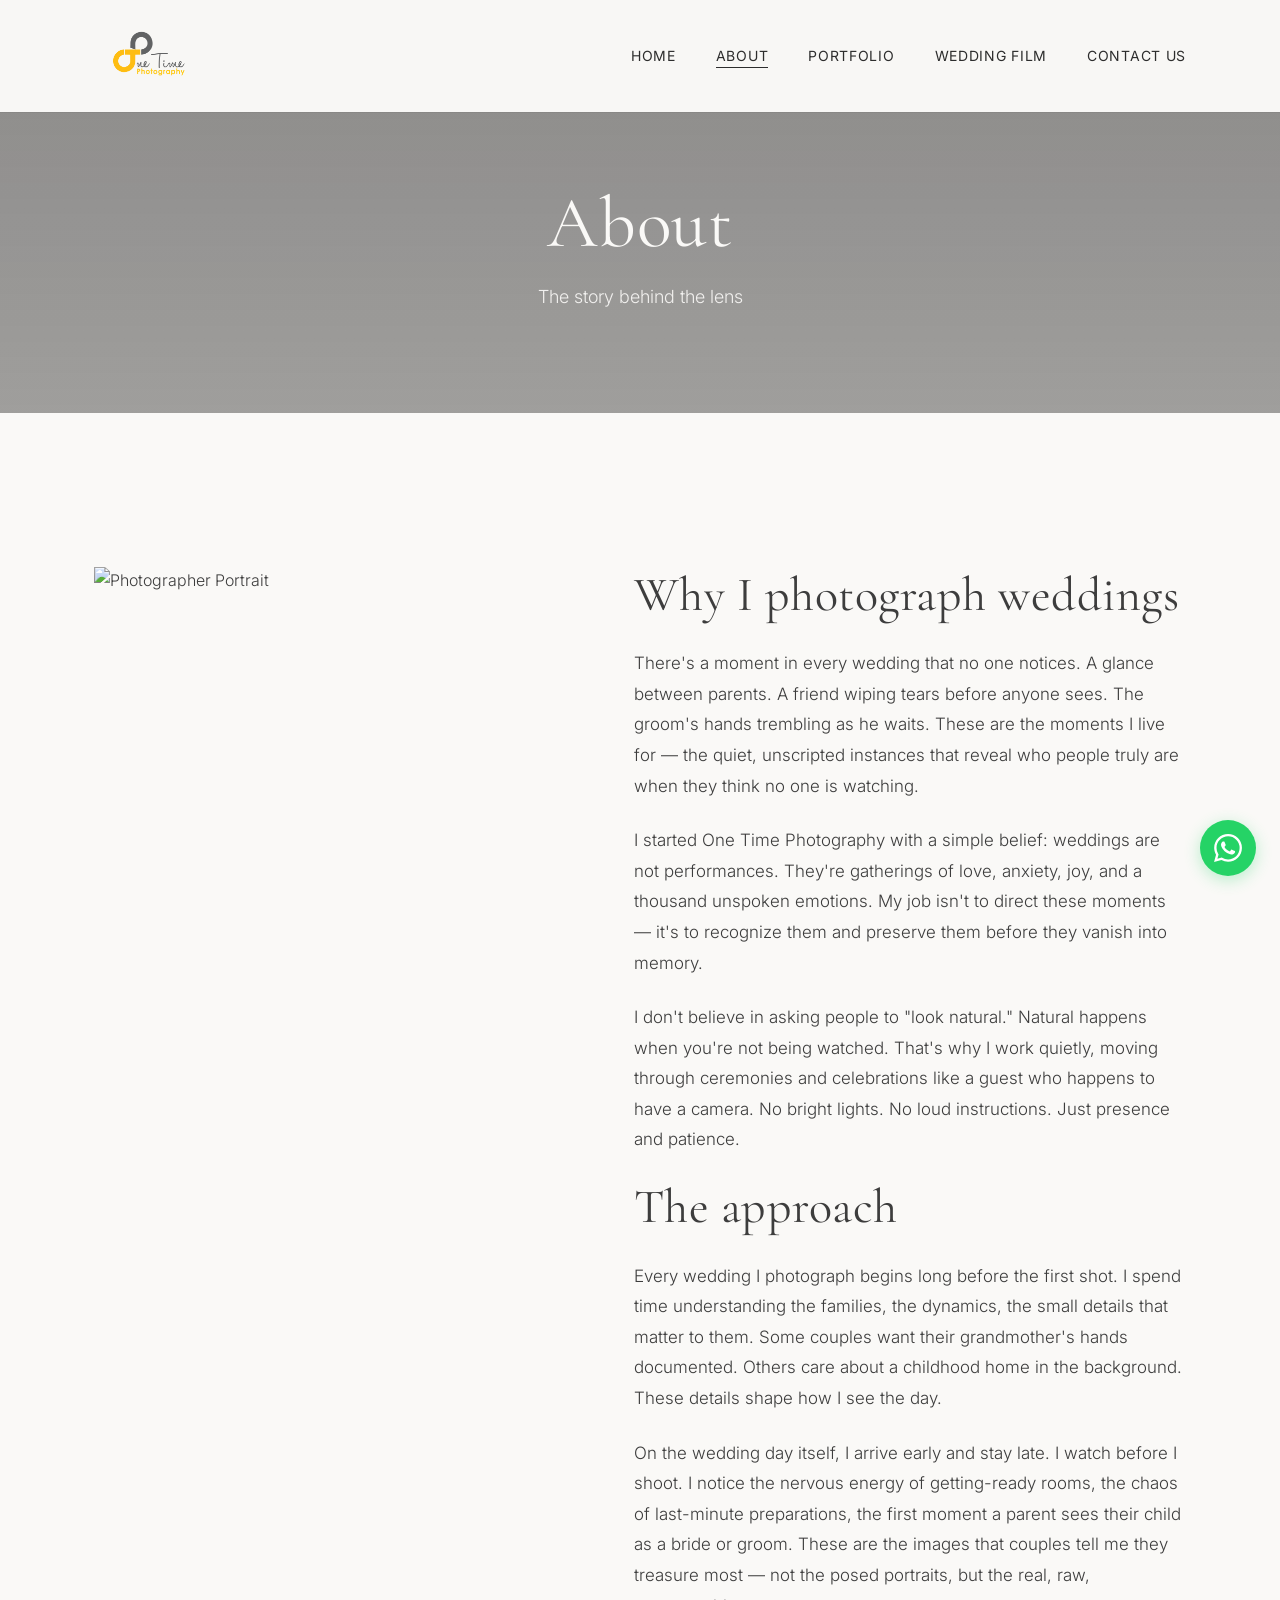
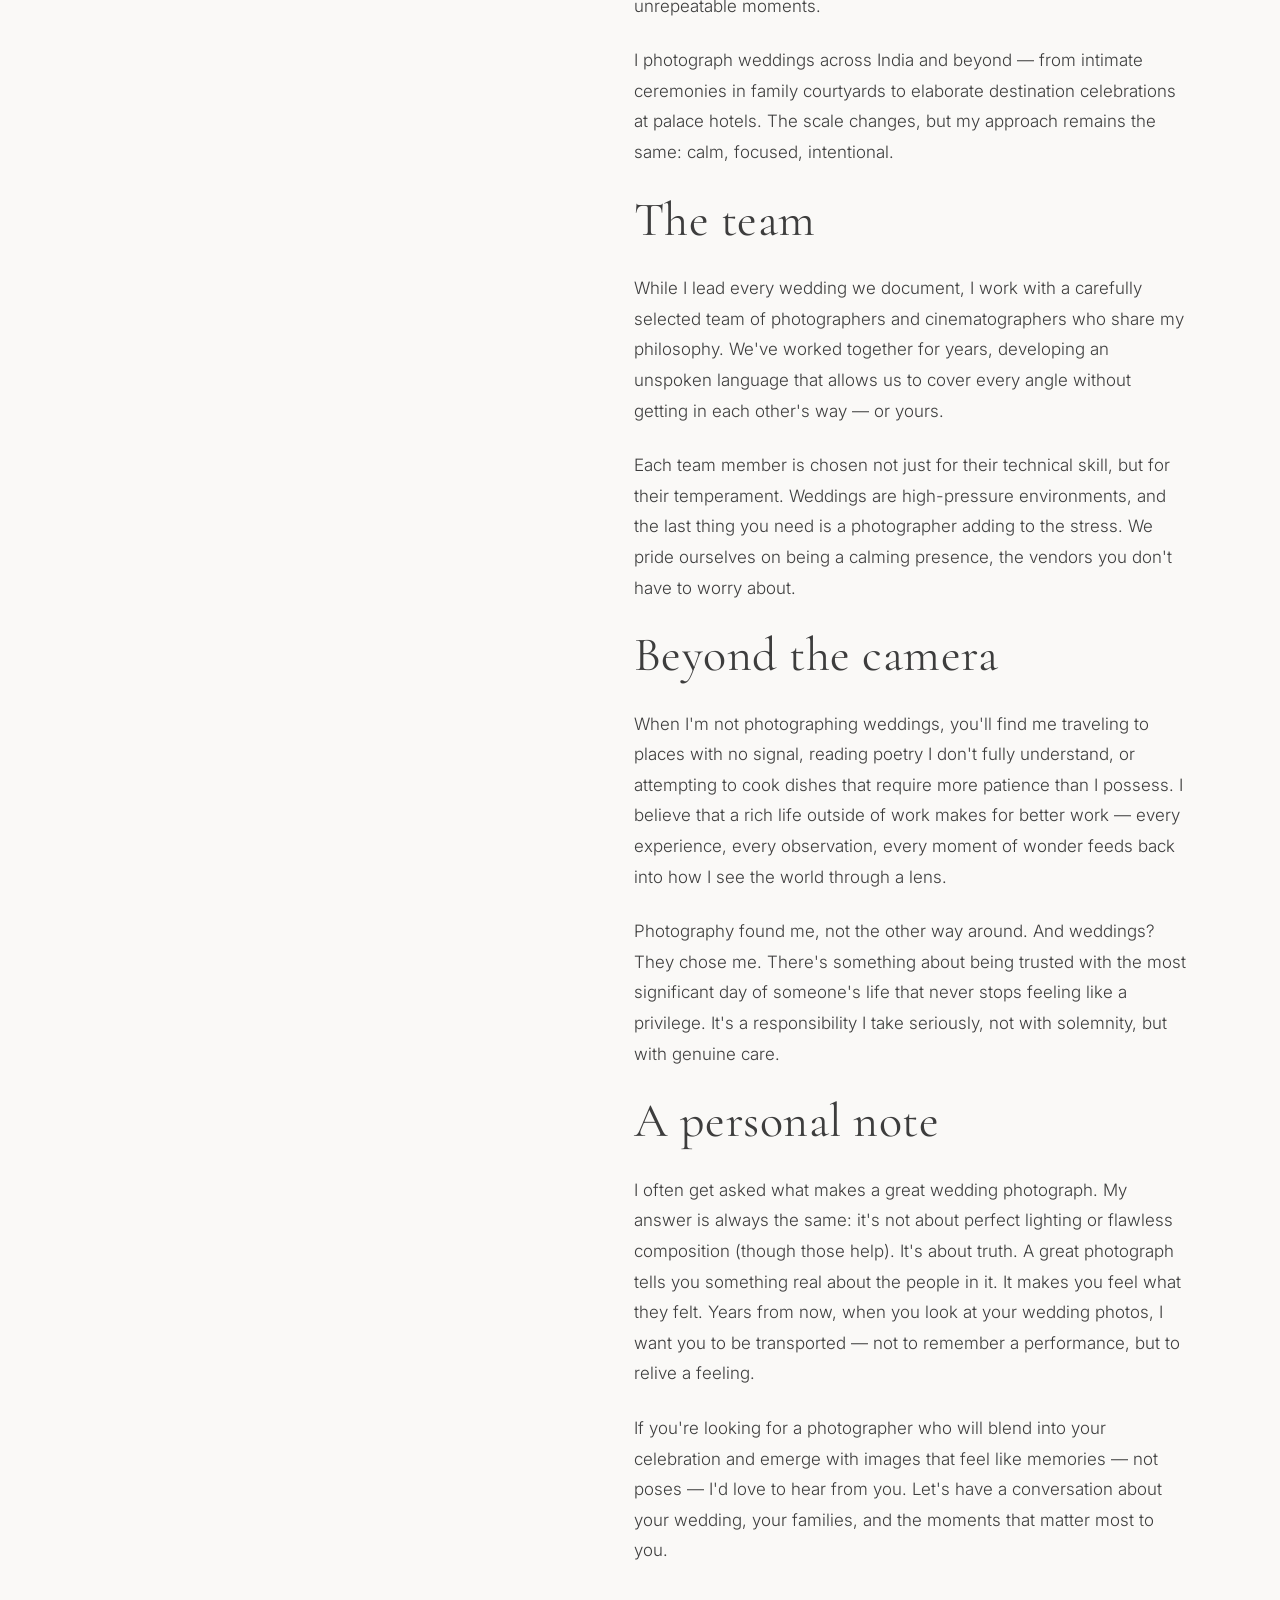
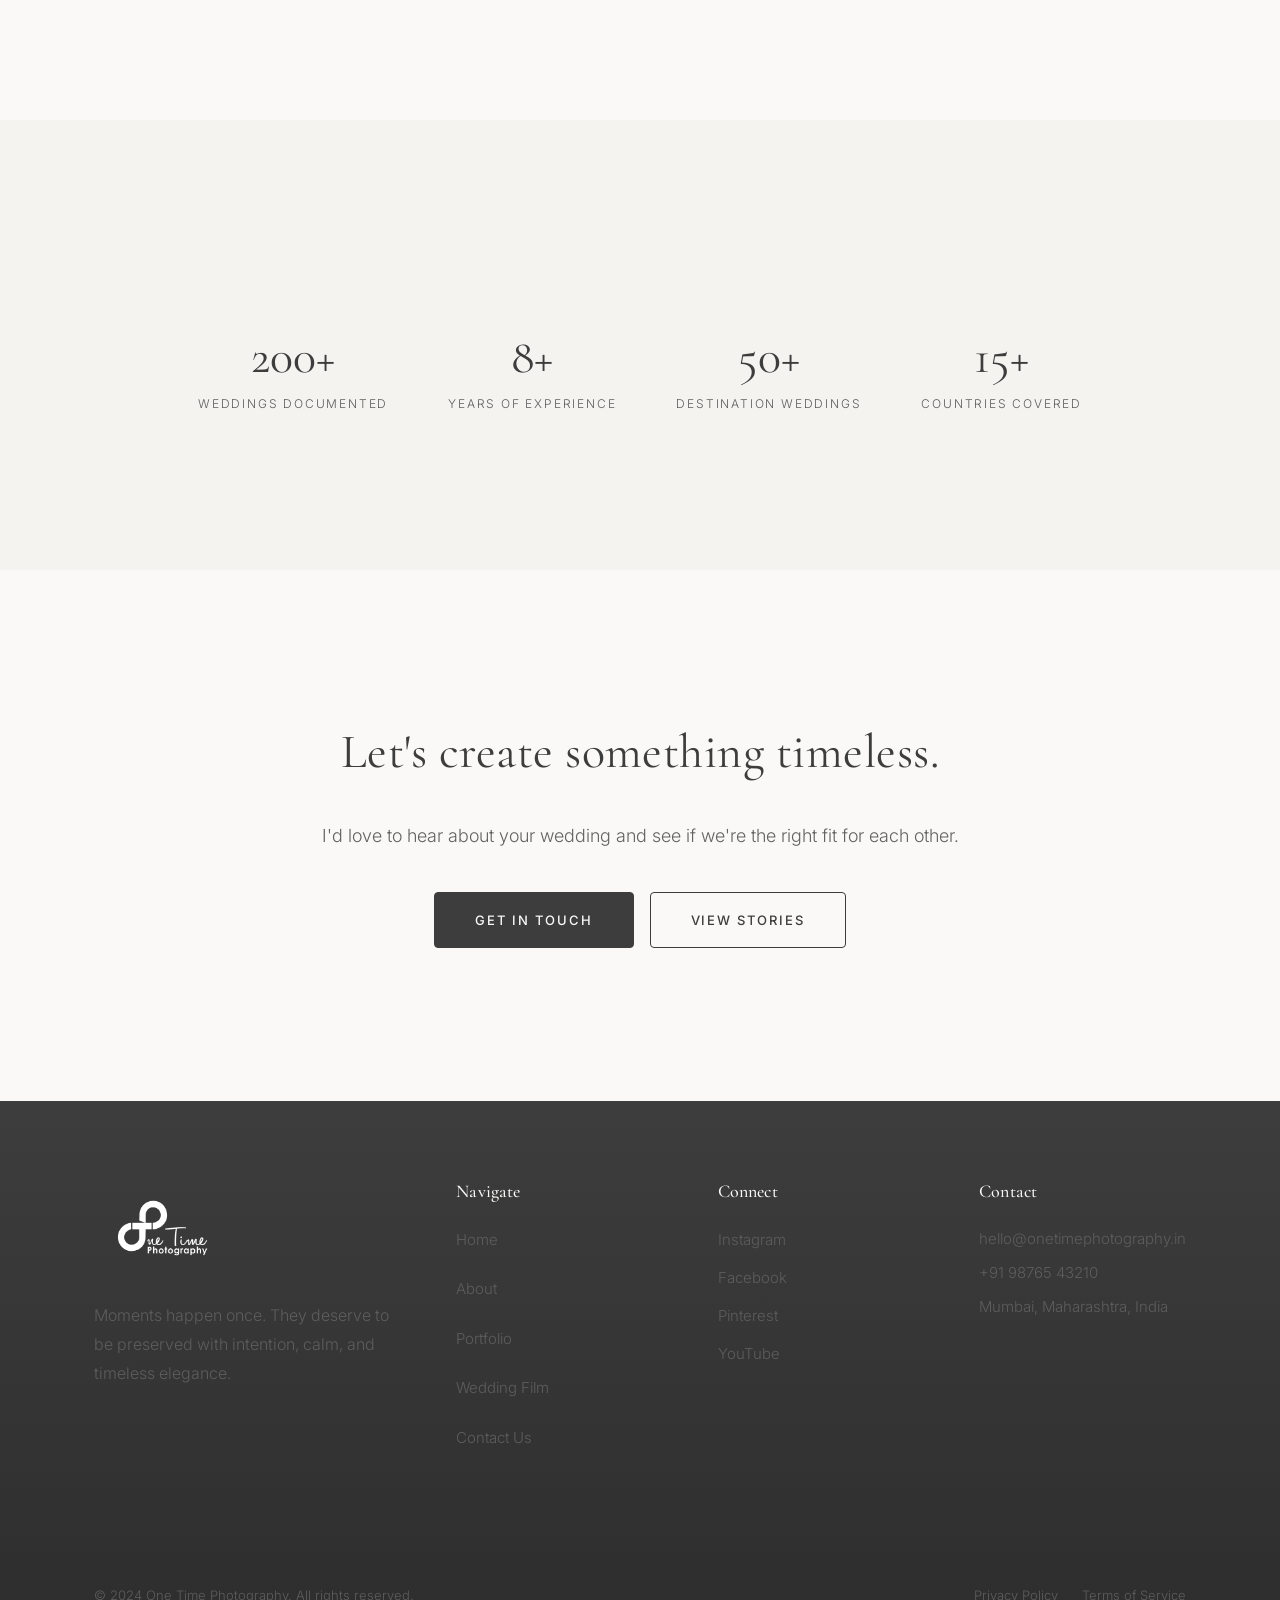
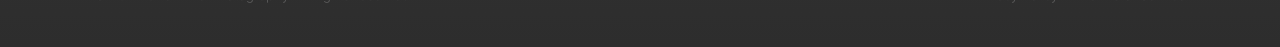
==== about.html @ 6bddd7c0 "Initial commit: One Time Photography website frontend - Wedding photography portfolio website with d" ====
<!DOCTYPE html>
<html lang="en">
<head>
    <meta charset="UTF-8">
    <meta name="viewport" content="width=device-width, initial-scale=1.0">
    <title>About | One Time Photography</title>
    <meta name="description" content="Learn about One Time Photography - our story, philosophy, and approach to documenting weddings with intention and calm.">

    <!-- Open Graph -->
    <meta property="og:title" content="About | One Time Photography">
    <meta property="og:description" content="Learn about our story, philosophy, and approach to documenting weddings.">

    <!-- Fonts -->
    <link rel="preconnect" href="https://fonts.googleapis.com">
    <link rel="preconnect" href="https://fonts.gstatic.com" crossorigin>
    <link href="https://fonts.googleapis.com/css2?family=Cormorant+Garamond:wght@400;500;600&family=Inter:wght@300;400;500&display=swap" rel="stylesheet">

    <!-- Styles -->
    <link rel="stylesheet" href="styles.css">
</head>
<body>
    <!-- Header -->
    <header class="header scrolled" id="header">
        <div class="header-container">
            <a href="index.html" class="logo">
                <img src="images/logo.png" alt="One Time Photography" class="logo-img">
            </a>

            <nav class="nav" id="nav">
                <ul class="nav-list">
                    <li><a href="index.html" class="nav-link">Home</a></li>
                    <li><a href="about.html" class="nav-link active">About</a></li>
                    <li><a href="portfolio.html" class="nav-link">Portfolio</a></li>
                    <li><a href="wedding-films.html" class="nav-link">Wedding Film</a></li>
                    <li><a href="contact.html" class="nav-link">Contact Us</a></li>
                </ul>
            </nav>

            <button class="menu-toggle" id="menuToggle" aria-label="Toggle menu">
                <span></span>
                <span></span>
                <span></span>
            </button>
        </div>
    </header>

    <!-- Page Header -->
    <section class="page-header has-bg" id="pageHeader" data-page="about" style="background-image: url('https://images.unsplash.com/photo-1537633552985-df8429e8048b?w=1920&q=80');">
        <div class="container">
            <h1 id="pageTitle">About</h1>
            <p id="pageSubtitle">The story behind the lens</p>
        </div>
    </section>

    <!-- About Content -->
    <section class="about-content">
        <div class="container">
            <div class="about-grid">
                <div class="about-image">
                    <img src="https://images.unsplash.com/photo-1507003211169-0a1dd7228f2d?w=800&q=80" alt="Photographer Portrait" loading="lazy">
                </div>
                <div class="about-text">
                    <h2>Why I photograph weddings</h2>

                    <p>There's a moment in every wedding that no one notices. A glance between parents. A friend wiping tears before anyone sees. The groom's hands trembling as he waits. These are the moments I live for — the quiet, unscripted instances that reveal who people truly are when they think no one is watching.</p>

                    <p>I started One Time Photography with a simple belief: weddings are not performances. They're gatherings of love, anxiety, joy, and a thousand unspoken emotions. My job isn't to direct these moments — it's to recognize them and preserve them before they vanish into memory.</p>

                    <p>I don't believe in asking people to "look natural." Natural happens when you're not being watched. That's why I work quietly, moving through ceremonies and celebrations like a guest who happens to have a camera. No bright lights. No loud instructions. Just presence and patience.</p>

                    <h2>The approach</h2>

                    <p>Every wedding I photograph begins long before the first shot. I spend time understanding the families, the dynamics, the small details that matter to them. Some couples want their grandmother's hands documented. Others care about a childhood home in the background. These details shape how I see the day.</p>

                    <p>On the wedding day itself, I arrive early and stay late. I watch before I shoot. I notice the nervous energy of getting-ready rooms, the chaos of last-minute preparations, the first moment a parent sees their child as a bride or groom. These are the images that couples tell me they treasure most — not the posed portraits, but the real, raw, unrepeatable moments.</p>

                    <p>I photograph weddings across India and beyond — from intimate ceremonies in family courtyards to elaborate destination celebrations at palace hotels. The scale changes, but my approach remains the same: calm, focused, intentional.</p>

                    <h2>The team</h2>

                    <p>While I lead every wedding we document, I work with a carefully selected team of photographers and cinematographers who share my philosophy. We've worked together for years, developing an unspoken language that allows us to cover every angle without getting in each other's way — or yours.</p>

                    <p>Each team member is chosen not just for their technical skill, but for their temperament. Weddings are high-pressure environments, and the last thing you need is a photographer adding to the stress. We pride ourselves on being a calming presence, the vendors you don't have to worry about.</p>

                    <h2>Beyond the camera</h2>

                    <p>When I'm not photographing weddings, you'll find me traveling to places with no signal, reading poetry I don't fully understand, or attempting to cook dishes that require more patience than I possess. I believe that a rich life outside of work makes for better work — every experience, every observation, every moment of wonder feeds back into how I see the world through a lens.</p>

                    <p>Photography found me, not the other way around. And weddings? They chose me. There's something about being trusted with the most significant day of someone's life that never stops feeling like a privilege. It's a responsibility I take seriously, not with solemnity, but with genuine care.</p>

                    <h2>A personal note</h2>

                    <p>I often get asked what makes a great wedding photograph. My answer is always the same: it's not about perfect lighting or flawless composition (though those help). It's about truth. A great photograph tells you something real about the people in it. It makes you feel what they felt. Years from now, when you look at your wedding photos, I want you to be transported — not to remember a performance, but to relive a feeling.</p>

                    <p>If you're looking for a photographer who will blend into your celebration and emerge with images that feel like memories — not poses — I'd love to hear from you. Let's have a conversation about your wedding, your families, and the moments that matter most to you.</p>
                </div>
            </div>
        </div>
    </section>

    <!-- Stats Section -->
    <section class="brand-statement" style="background-color: var(--soft-beige);">
        <div class="container">
            <div class="statement-details">
                <div class="statement-stat">
                    <span class="stat-number">200+</span>
                    <span class="stat-label">Weddings Documented</span>
                </div>
                <div class="statement-stat">
                    <span class="stat-number">8+</span>
                    <span class="stat-label">Years of Experience</span>
                </div>
                <div class="statement-stat">
                    <span class="stat-number">50+</span>
                    <span class="stat-label">Destination Weddings</span>
                </div>
                <div class="statement-stat">
                    <span class="stat-number">15+</span>
                    <span class="stat-label">Countries Covered</span>
                </div>
            </div>
        </div>
    </section>

    <!-- Final CTA -->
    <section class="final-cta">
        <div class="container">
            <h2>Let's create something timeless.</h2>
            <p class="cta-text">I'd love to hear about your wedding and see if we're the right fit for each other.</p>
            <div class="cta-buttons">
                <a href="contact.html" class="btn btn-primary">Get in Touch</a>
                <a href="stories.html" class="btn btn-secondary">View Stories</a>
            </div>
        </div>
    </section>

    <!-- Footer -->
    <footer class="footer-redesigned">
        <div class="container">
            <div class="footer-content">
                <div class="footer-brand">
                    <img src="images/logo.png" alt="One Time Photography" class="footer-logo">
                    <p class="footer-tagline">Moments happen once. They deserve to be preserved with intention, calm, and timeless elegance.</p>
                </div>
                <div class="footer-col">
                    <h4>Navigate</h4>
                    <nav class="footer-nav">
                        <a href="index.html">Home</a>
                        <a href="about.html">About</a>
                        <a href="portfolio.html">Portfolio</a>
                        <a href="wedding-films.html">Wedding Film</a>
                        <a href="contact.html">Contact Us</a>
                    </nav>
                </div>
                <div class="footer-col">
                    <h4>Connect</h4>
                    <nav class="footer-social">
                        <a href="https://instagram.com/onetimephotography" target="_blank" rel="noopener">Instagram</a>
                        <a href="https://facebook.com/onetimephotography" target="_blank" rel="noopener">Facebook</a>
                        <a href="https://pinterest.com/onetimephotography" target="_blank" rel="noopener">Pinterest</a>
                        <a href="https://youtube.com/@onetimephotography" target="_blank" rel="noopener">YouTube</a>
                    </nav>
                </div>
                <div class="footer-col">
                    <h4>Contact</h4>
                    <div class="footer-contact">
                        <p>hello@onetimephotography.in</p>
                        <p>+91 98765 43210</p>
                        <p>Mumbai, Maharashtra, India</p>
                    </div>
                </div>
            </div>
            <div class="footer-bottom">
                <p>&copy; 2024 One Time Photography. All rights reserved.</p>
                <div class="footer-legal">
                    <a href="#">Privacy Policy</a>
                    <a href="#">Terms of Service</a>
                </div>
            </div>
        </div>
    </footer>

    <!-- WhatsApp Floating Button -->
    <a href="https://wa.me/919876543210" class="whatsapp-float" target="_blank" rel="noopener" aria-label="Chat on WhatsApp">
        <svg viewBox="0 0 24 24" fill="currentColor">
            <path d="M17.472 14.382c-.297-.149-1.758-.867-2.03-.967-.273-.099-.471-.148-.67.15-.197.297-.767.966-.94 1.164-.173.199-.347.223-.644.075-.297-.15-1.255-.463-2.39-1.475-.883-.788-1.48-1.761-1.653-2.059-.173-.297-.018-.458.13-.606.134-.133.298-.347.446-.52.149-.174.198-.298.298-.497.099-.198.05-.371-.025-.52-.075-.149-.669-1.612-.916-2.207-.242-.579-.487-.5-.669-.51-.173-.008-.371-.01-.57-.01-.198 0-.52.074-.792.372-.272.297-1.04 1.016-1.04 2.479 0 1.462 1.065 2.875 1.213 3.074.149.198 2.096 3.2 5.077 4.487.709.306 1.262.489 1.694.625.712.227 1.36.195 1.871.118.571-.085 1.758-.719 2.006-1.413.248-.694.248-1.289.173-1.413-.074-.124-.272-.198-.57-.347m-5.421 7.403h-.004a9.87 9.87 0 01-5.031-1.378l-.361-.214-3.741.982.998-3.648-.235-.374a9.86 9.86 0 01-1.51-5.26c.001-5.45 4.436-9.884 9.888-9.884 2.64 0 5.122 1.03 6.988 2.898a9.825 9.825 0 012.893 6.994c-.003 5.45-4.437 9.884-9.885 9.884m8.413-18.297A11.815 11.815 0 0012.05 0C5.495 0 .16 5.335.157 11.892c0 2.096.547 4.142 1.588 5.945L.057 24l6.305-1.654a11.882 11.882 0 005.683 1.448h.005c6.554 0 11.89-5.335 11.893-11.893a11.821 11.821 0 00-3.48-8.413z"/>
        </svg>
    </a>

    <!-- Core Scripts -->
    <script src="script.js"></script>

    <!-- API & Dynamic Content -->
    <script src="js/api.js"></script>
    <script src="js/content-loader.js"></script>
</body>
</html>
---- styles.css ----
/* ============================================
   One Time Photography - Visual Identity System
   ============================================ */

/* CSS Custom Properties */
:root {
    /* Color Palette - One Time Photography Brand */
    --ivory: #FAF9F7;
    --soft-beige: #F5F3F0;
    --warm-grey: #5D5D5D;
    --charcoal: #3D3D3D;
    --muted-gold: #F5B831;
    --brand-yellow: #F5B831;
    --brand-gray: #5D5D5D;

    /* Typography */
    --font-heading: 'Cormorant Garamond', Georgia, serif;
    --font-body: 'Inter', -apple-system, BlinkMacSystemFont, sans-serif;

    /* Spacing */
    --section-padding: clamp(80px, 12vw, 160px);
    --container-max: 1140px;
    --content-max: 800px;

    /* Transitions */
    --transition-slow: 0.6s cubic-bezier(0.4, 0, 0.2, 1);
    --transition-medium: 0.4s cubic-bezier(0.4, 0, 0.2, 1);
    --transition-fast: 0.2s ease;
}

/* ============================================
   Reset & Base Styles
   ============================================ */
*, *::before, *::after {
    box-sizing: border-box;
    margin: 0;
    padding: 0;
}

html {
    scroll-behavior: smooth;
    -webkit-font-smoothing: antialiased;
    -moz-osx-font-smoothing: grayscale;
}

body {
    font-family: var(--font-body);
    font-weight: 300;
    font-size: 16px;
    line-height: 1.7;
    color: var(--charcoal);
    background-color: var(--ivory);
}

img {
    max-width: 100%;
    height: auto;
    display: block;
}

a {
    text-decoration: none;
    color: inherit;
    transition: color var(--transition-fast);
}

ul {
    list-style: none;
}

button {
    background: none;
    border: none;
    cursor: pointer;
    font-family: inherit;
}

/* ============================================
   Typography
   ============================================ */
h1, h2, h3, h4, h5, h6 {
    font-family: var(--font-heading);
    font-weight: 400;
    line-height: 1.2;
    letter-spacing: 0.01em;
}

h1 {
    font-size: clamp(2.5rem, 6vw, 4.5rem);
}

h2 {
    font-size: clamp(2rem, 4vw, 3rem);
}

h3 {
    font-size: clamp(1.25rem, 2vw, 1.5rem);
}

p {
    max-width: 65ch;
}

/* ============================================
   Layout
   ============================================ */
.container {
    width: 100%;
    max-width: var(--container-max);
    margin: 0 auto;
    padding: 0 24px;
}

.section-title {
    text-align: center;
    margin-bottom: clamp(48px, 6vw, 80px);
    color: var(--charcoal);
}

/* ============================================
   Header & Navigation
   ============================================ */
.header {
    position: fixed;
    top: 0;
    left: 0;
    right: 0;
    z-index: 1000;
    padding: 20px 0;
    transition: background-color var(--transition-medium), padding var(--transition-medium);
}

.header.scrolled {
    background-color: rgba(250, 249, 247, 0.98);
    padding: 16px 0;
    box-shadow: 0 1px 0 rgba(31, 31, 31, 0.05);
}

.header-container {
    max-width: var(--container-max);
    margin: 0 auto;
    padding: 0 24px;
    display: flex;
    justify-content: space-between;
    align-items: center;
}

.logo {
    display: flex;
    flex-direction: column;
    align-items: flex-start;
    line-height: 1;
}

.logo-img {
    height: 80px;
    width: auto;
    transition: filter var(--transition-medium);
}

.header:not(.scrolled) .logo-img {
    filter: brightness(0) invert(1);
}

.logo-text {
    font-family: var(--font-heading);
    font-size: 1.5rem;
    font-weight: 500;
    color: var(--charcoal);
    letter-spacing: 0.02em;
}

.logo-sub {
    font-family: var(--font-body);
    font-size: 0.65rem;
    font-weight: 400;
    letter-spacing: 0.2em;
    text-transform: uppercase;
    color: var(--warm-grey);
    margin-top: 2px;
}

.header:not(.scrolled) .logo-text,
.header:not(.scrolled) .logo-sub {
    color: var(--ivory);
}

.nav-list {
    display: flex;
    gap: 40px;
}

.nav-link {
    font-size: 0.875rem;
    font-weight: 400;
    letter-spacing: 0.05em;
    text-transform: uppercase;
    color: var(--ivory);
    position: relative;
}

.header.scrolled .nav-link {
    color: #2D2D2D;
}

.header.scrolled .nav-link:hover {
    color: var(--muted-gold);
}

.nav-link::after {
    content: '';
    position: absolute;
    bottom: -4px;
    left: 0;
    width: 0;
    height: 1px;
    background-color: currentColor;
    transition: width var(--transition-medium);
}

.nav-link:hover::after,
.nav-link.active::after {
    width: 100%;
}

/* Mobile Menu Toggle */
.menu-toggle {
    display: none;
    flex-direction: column;
    gap: 5px;
    padding: 10px;
    z-index: 1001;
}

.menu-toggle span {
    width: 24px;
    height: 1.5px;
    background-color: var(--ivory);
    transition: transform var(--transition-fast), opacity var(--transition-fast);
}

.header.scrolled .menu-toggle span {
    background-color: var(--charcoal);
}

.menu-toggle.active span:nth-child(1) {
    transform: rotate(45deg) translate(5px, 5px);
}

.menu-toggle.active span:nth-child(2) {
    opacity: 0;
}

.menu-toggle.active span:nth-child(3) {
    transform: rotate(-45deg) translate(5px, -5px);
}

/* ============================================
   Hero Section
   ============================================ */
.hero {
    position: relative;
    height: 100vh;
    min-height: 600px;
    display: flex;
    align-items: center;
    justify-content: center;
    overflow: hidden;
}

.hero-slider {
    position: absolute;
    inset: 0;
}

.hero-slide {
    position: absolute;
    inset: 0;
    background-size: cover;
    background-position: center;
    opacity: 0;
    transition: opacity 1.5s ease-in-out;
}

.hero-slide.active {
    opacity: 1;
}

.hero-overlay {
    position: absolute;
    inset: 0;
    background: linear-gradient(to bottom,
        rgba(31, 31, 31, 0.3) 0%,
        rgba(31, 31, 31, 0.2) 50%,
        rgba(31, 31, 31, 0.4) 100%
    );
}

.hero-content {
    position: relative;
    z-index: 1;
    text-align: center;
    color: var(--ivory);
    padding: 0 24px;
}

.hero-title {
    margin-bottom: 20px;
    text-shadow: 0 2px 40px rgba(0, 0, 0, 0.2);
}

.hero-subtitle {
    font-size: 0.875rem;
    font-weight: 400;
    letter-spacing: 0.25em;
    text-transform: uppercase;
    opacity: 0.9;
}

/* ============================================
   Brand Statement
   ============================================ */
.brand-statement {
    padding: var(--section-padding) 24px;
    text-align: center;
}

.statement-text {
    font-family: var(--font-heading);
    font-size: clamp(1.25rem, 2.5vw, 1.75rem);
    font-weight: 400;
    line-height: 1.8;
    color: var(--charcoal);
    max-width: var(--content-max);
    margin: 0 auto;
}

/* ============================================
   Selected Stories
   ============================================ */
.selected-stories {
    padding: var(--section-padding) 24px;
    background-color: var(--ivory);
}

.stories-grid {
    display: grid;
    grid-template-columns: repeat(3, 1fr);
    gap: 24px;
}

.story-card {
    display: block;
    position: relative;
    overflow: hidden;
}

.story-image {
    aspect-ratio: 4/5;
    overflow: hidden;
}

.story-image img {
    width: 100%;
    height: 100%;
    object-fit: cover;
    transition: transform var(--transition-slow), opacity var(--transition-medium);
}

.story-card:hover .story-image img {
    transform: scale(1.03);
    opacity: 0.9;
}

.story-info {
    padding: 20px 0;
    text-align: center;
}

.story-info h3 {
    font-family: var(--font-heading);
    font-size: 1.25rem;
    font-weight: 500;
    margin-bottom: 4px;
}

.story-info span {
    font-size: 0.75rem;
    letter-spacing: 0.15em;
    text-transform: uppercase;
    color: var(--warm-grey);
}

/* ============================================
   What We Capture
   ============================================ */
.what-we-capture {
    padding: var(--section-padding) 24px;
    background-color: var(--soft-beige);
}

.capture-grid {
    display: grid;
    grid-template-columns: repeat(3, 1fr);
    gap: 40px;
}

.capture-card {
    text-align: center;
}

.capture-image {
    aspect-ratio: 1/1;
    overflow: hidden;
    margin-bottom: 24px;
}

.capture-image img {
    width: 100%;
    height: 100%;
    object-fit: cover;
    transition: transform var(--transition-slow);
}

.capture-card:hover .capture-image img {
    transform: scale(1.03);
}

.capture-card h3 {
    font-family: var(--font-heading);
    font-size: 1.5rem;
    margin-bottom: 12px;
}

.capture-card p {
    font-size: 0.9375rem;
    color: var(--charcoal);
    opacity: 0.8;
    margin: 0 auto;
}

/* ============================================
   Wedding Experience
   ============================================ */
.wedding-experience {
    padding: var(--section-padding) 24px;
}

.experience-grid {
    display: grid;
    grid-template-columns: 1fr 1fr;
    gap: 80px;
    align-items: center;
}

.experience-image {
    aspect-ratio: 3/4;
    overflow: hidden;
}

.experience-image img {
    width: 100%;
    height: 100%;
    object-fit: cover;
}

.experience-content h2 {
    margin-bottom: 16px;
}

.experience-text {
    font-size: 1.125rem;
    color: var(--charcoal);
    opacity: 0.8;
    margin-bottom: 32px;
}

.services-list {
    margin-bottom: 40px;
}

.services-list li {
    font-size: 0.9375rem;
    padding: 10px 0;
    border-bottom: 1px solid var(--soft-beige);
    position: relative;
    padding-left: 16px;
}

.services-list li::before {
    content: '';
    position: absolute;
    left: 0;
    top: 50%;
    width: 4px;
    height: 4px;
    border-radius: 50%;
    background-color: var(--muted-gold);
    transform: translateY(-50%);
}

.services-list li:nth-child(2) {
    color: var(--warm-grey);
}

/* ============================================
   Buttons
   ============================================ */
.btn {
    display: inline-block;
    padding: 16px 40px;
    font-size: 0.8125rem;
    font-weight: 500;
    letter-spacing: 0.15em;
    text-transform: uppercase;
    text-decoration: none;
    border-radius: 4px;
    cursor: pointer;
    transition: all var(--transition-medium);
}

.btn-primary {
    background-color: var(--charcoal);
    color: var(--ivory);
    border: 1px solid var(--charcoal);
}

.btn-primary:hover {
    background-color: transparent;
    color: var(--charcoal);
}

.btn-secondary {
    background-color: transparent;
    color: var(--charcoal);
    border: 1px solid var(--charcoal);
}

.btn-secondary:hover {
    background-color: var(--charcoal);
    color: var(--ivory);
}

/* ============================================
   Principles
   ============================================ */
.principles {
    padding: var(--section-padding) 24px;
    background-color: var(--soft-beige);
}

.principles-grid {
    display: grid;
    grid-template-columns: repeat(3, 1fr);
    gap: 60px;
    text-align: center;
}

.principle-icon {
    width: 48px;
    height: 48px;
    margin: 0 auto 24px;
    color: var(--muted-gold);
}

.principle-icon svg {
    width: 100%;
    height: 100%;
}

.principle-card h3 {
    font-family: var(--font-heading);
    font-size: 1.5rem;
    margin-bottom: 12px;
}

.principle-card p {
    font-size: 0.9375rem;
    color: var(--charcoal);
    opacity: 0.8;
    margin: 0 auto;
}

/* ============================================
   Testimonials
   ============================================ */
.testimonials {
    padding: var(--section-padding) 24px;
}

.testimonials-grid {
    display: grid;
    grid-template-columns: repeat(3, 1fr);
    gap: 48px;
}

.testimonial {
    text-align: center;
}

.testimonial p {
    font-family: var(--font-heading);
    font-size: 1.125rem;
    font-style: italic;
    line-height: 1.8;
    color: var(--charcoal);
    margin: 0 auto;
    max-width: 100%;
}

.testimonial p::before {
    content: '"';
    display: block;
    font-size: 3rem;
    line-height: 1;
    color: var(--warm-grey);
    margin-bottom: 16px;
}

/* ============================================
   Final CTA
   ============================================ */
.final-cta {
    padding: var(--section-padding) 24px;
    text-align: center;
    background-color: var(--ivory);
}

.final-cta h2 {
    margin-bottom: 40px;
}

.cta-buttons {
    display: flex;
    gap: 16px;
    justify-content: center;
    flex-wrap: wrap;
}

/* ============================================
   Footer
   ============================================ */
.footer {
    padding: 80px 24px 40px;
    background-color: var(--charcoal);
    color: var(--ivory);
}

.footer-content {
    display: flex;
    justify-content: space-between;
    align-items: flex-start;
    margin-bottom: 60px;
    flex-wrap: wrap;
    gap: 40px;
}

.footer-brand .logo-text {
    color: var(--ivory);
}

.footer-brand .logo-sub {
    color: var(--warm-grey);
}

.footer-brand .logo-img {
    height: 100px;
    width: auto;
    filter: brightness(0) invert(1);
    margin-bottom: 16px;
}

.footer-nav {
    display: flex;
    gap: 32px;
    flex-wrap: wrap;
}

.footer-nav a {
    font-size: 0.875rem;
    color: var(--warm-grey);
    transition: color var(--transition-fast);
}

.footer-nav a:hover {
    color: var(--ivory);
}

.footer-social {
    display: flex;
    gap: 20px;
}

.footer-social a {
    width: 24px;
    height: 24px;
    color: var(--warm-grey);
    transition: color var(--transition-fast);
}

.footer-social a:hover {
    color: var(--ivory);
}

.footer-social svg {
    width: 100%;
    height: 100%;
}

.footer-bottom {
    padding-top: 40px;
    text-align: center;
}

.footer-bottom p {
    font-size: 0.8125rem;
    color: var(--warm-grey);
    margin: 0 auto;
}

/* Footer 4-column layout */
.footer-content {
    display: grid;
    grid-template-columns: 1.5fr 1fr 1fr 1fr;
    gap: 40px;
    margin-bottom: 60px;
}

.footer-brand .footer-tagline {
    font-size: 0.9375rem;
    line-height: 1.7;
    color: var(--warm-grey);
    margin-top: 16px;
    max-width: 280px;
}

.footer-nav,
.footer-contact,
.footer-social {
    display: flex;
    flex-direction: column;
}

.footer-nav h4,
.footer-contact h4,
.footer-social h4 {
    font-family: var(--font-heading);
    font-size: 1rem;
    font-weight: 500;
    margin-bottom: 20px;
    color: var(--ivory);
}

.footer-nav a {
    display: block;
    margin-bottom: 10px;
}

.footer-contact p {
    font-size: 0.9375rem;
    color: var(--warm-grey);
    margin-bottom: 8px;
    line-height: 1.5;
}

.footer-social .social-links {
    display: flex;
    gap: 16px;
}

.footer-social .social-links a {
    width: 24px;
    height: 24px;
    color: var(--warm-grey);
    transition: color var(--transition-fast);
}

.footer-social .social-links a:hover {
    color: var(--ivory);
}

@media (max-width: 1024px) {
    .footer-content {
        grid-template-columns: repeat(2, 1fr);
    }
}

@media (max-width: 768px) {
    .footer-content {
        grid-template-columns: 1fr;
        text-align: center;
    }

    .footer-brand .footer-tagline {
        max-width: 100%;
    }

    .footer-nav,
    .footer-contact {
        align-items: center;
    }

    .footer-social .social-links {
        justify-content: center;
    }
}

/* CTA Subtitle */
.final-cta .cta-subtitle {
    font-size: 1.125rem;
    color: var(--warm-grey);
    margin-bottom: 32px;
    max-width: 500px;
    margin-left: auto;
    margin-right: auto;
}

/* ============================================
   WhatsApp Float
   ============================================ */
.whatsapp-float {
    position: fixed;
    bottom: 24px;
    right: 24px;
    width: 56px;
    height: 56px;
    background-color: #25D366;
    border-radius: 50%;
    display: flex;
    align-items: center;
    justify-content: center;
    box-shadow: 0 4px 16px rgba(37, 211, 102, 0.3);
    transition: transform var(--transition-fast), box-shadow var(--transition-fast);
    z-index: 999;
}

.whatsapp-float:hover {
    transform: scale(1.05);
    box-shadow: 0 6px 24px rgba(37, 211, 102, 0.4);
}

.whatsapp-float svg {
    width: 28px;
    height: 28px;
    color: white;
}

/* ============================================
   Page Header (Inner Pages)
   ============================================ */
.page-header {
    position: relative;
    padding: 180px 24px 100px;
    text-align: center;
    background-color: var(--soft-beige);
    overflow: hidden;
}

.page-header.has-bg {
    background-size: cover;
    background-position: center;
    background-repeat: no-repeat;
}

.page-header.has-bg::before {
    content: '';
    position: absolute;
    inset: 0;
    background: linear-gradient(
        to bottom,
        rgba(31, 31, 31, 0.5) 0%,
        rgba(31, 31, 31, 0.4) 100%
    );
    z-index: 1;
}

.page-header.has-bg .container {
    position: relative;
    z-index: 2;
}

.page-header.has-bg h1,
.page-header.has-bg p {
    color: var(--ivory);
}

.page-header.has-bg p {
    opacity: 0.9;
}

.page-header h1 {
    margin-bottom: 16px;
}

.page-header p {
    font-size: 1.125rem;
    color: var(--charcoal);
    opacity: 0.8;
    margin: 0 auto;
}

/* ============================================
   About Page
   ============================================ */
.about-content {
    padding: var(--section-padding) 24px;
}

.about-grid {
    display: grid;
    grid-template-columns: 1fr 1.2fr;
    gap: 80px;
    align-items: start;
}

.about-image {
    aspect-ratio: 3/4;
    overflow: hidden;
    position: sticky;
    top: 120px;
}

.about-image img {
    width: 100%;
    height: 100%;
    object-fit: cover;
}

.about-text h2 {
    margin-bottom: 24px;
}

.about-text p {
    margin-bottom: 24px;
    font-size: 1.0625rem;
    line-height: 1.8;
}

.about-text p:last-child {
    margin-bottom: 0;
}

/* ============================================
   Stories Page
   ============================================ */
.stories-page {
    padding: var(--section-padding) 24px;
}

.stories-list {
    display: flex;
    flex-direction: column;
    gap: 120px;
}

.story-preview {
    display: grid;
    grid-template-columns: 1.5fr 1fr;
    gap: 60px;
    align-items: center;
}

.story-preview:nth-child(even) {
    grid-template-columns: 1fr 1.5fr;
}

.story-preview:nth-child(even) .story-preview-image {
    order: 2;
}

.story-preview-image {
    aspect-ratio: 4/3;
    overflow: hidden;
}

.story-preview-image img {
    width: 100%;
    height: 100%;
    object-fit: cover;
    transition: transform var(--transition-slow);
}

.story-preview:hover .story-preview-image img {
    transform: scale(1.02);
}

.story-preview-content h2 {
    margin-bottom: 8px;
}

.story-preview-content .location {
    font-size: 0.8125rem;
    letter-spacing: 0.15em;
    text-transform: uppercase;
    color: var(--warm-grey);
    margin-bottom: 20px;
}

.story-preview-content p {
    margin-bottom: 32px;
    line-height: 1.8;
}

/* ============================================
   Moments/Portfolio Page
   ============================================ */
.moments-page {
    padding: var(--section-padding) 24px;
}

.moments-grid {
    display: grid;
    grid-template-columns: repeat(3, 1fr);
    gap: 16px;
}

.moment-item {
    overflow: hidden;
}

.moment-item:nth-child(4n + 1) {
    grid-column: span 2;
}

.moment-item:nth-child(7n + 3) {
    grid-row: span 2;
}

.moment-item img {
    width: 100%;
    height: 100%;
    object-fit: cover;
    aspect-ratio: 1/1;
    transition: transform var(--transition-slow), opacity var(--transition-medium);
}

.moment-item:nth-child(4n + 1) img {
    aspect-ratio: 16/9;
}

.moment-item:nth-child(7n + 3) img {
    aspect-ratio: 9/16;
}

.moment-item:hover img {
    transform: scale(1.03);
    opacity: 0.95;
}

/* ============================================
   Packages Page
   ============================================ */
.packages-page {
    padding: var(--section-padding) 24px;
}

.packages-intro {
    max-width: var(--content-max);
    margin: 0 auto 80px;
    text-align: center;
}

.packages-intro p {
    font-size: 1.125rem;
    line-height: 1.8;
    margin: 0 auto;
}

.packages-grid {
    display: grid;
    grid-template-columns: repeat(3, 1fr);
    gap: 32px;
}

.package-card {
    padding: 48px 40px;
    background-color: var(--soft-beige);
    text-align: center;
}

.package-card h3 {
    font-family: var(--font-heading);
    font-size: 1.75rem;
    margin-bottom: 16px;
}

.package-card .package-desc {
    font-size: 0.9375rem;
    color: var(--charcoal);
    opacity: 0.8;
    margin-bottom: 32px;
}

.package-features {
    text-align: left;
    margin-bottom: 40px;
}

.package-features li {
    font-size: 0.9375rem;
    padding: 12px 0;
    border-bottom: 1px solid rgba(31, 31, 31, 0.1);
}

.package-card .btn {
    width: 100%;
}

/* ============================================
   Contact Page
   ============================================ */
.contact-page {
    padding: var(--section-padding) 24px;
}

.contact-grid {
    display: grid;
    grid-template-columns: 1fr 1fr;
    gap: 80px;
}

.contact-info h2 {
    margin-bottom: 24px;
}

.contact-info p {
    margin-bottom: 32px;
    line-height: 1.8;
}

.contact-details {
    margin-bottom: 40px;
}

.contact-details li {
    display: flex;
    align-items: center;
    gap: 12px;
    margin-bottom: 16px;
    font-size: 1rem;
}

.contact-details li svg {
    width: 20px;
    height: 20px;
    color: var(--muted-gold);
}

.contact-form label {
    display: block;
    font-size: 0.8125rem;
    font-weight: 500;
    letter-spacing: 0.1em;
    text-transform: uppercase;
    margin-bottom: 8px;
    color: var(--charcoal);
}

.contact-form input,
.contact-form textarea,
.contact-form select {
    width: 100%;
    padding: 16px;
    font-family: var(--font-body);
    font-size: 1rem;
    border: 1px solid var(--soft-beige);
    background-color: var(--ivory);
    color: var(--charcoal);
    transition: border-color var(--transition-fast);
    margin-bottom: 24px;
}

.contact-form input:focus,
.contact-form textarea:focus,
.contact-form select:focus {
    outline: none;
    border-color: var(--muted-gold);
}

.contact-form textarea {
    min-height: 150px;
    resize: vertical;
}

.contact-form .btn {
    width: 100%;
}

/* ============================================
   Responsive Design
   ============================================ */
@media (max-width: 1024px) {
    .stories-grid {
        grid-template-columns: repeat(2, 1fr);
    }

    .capture-grid,
    .principles-grid,
    .testimonials-grid,
    .packages-grid {
        grid-template-columns: repeat(2, 1fr);
    }

    .experience-grid,
    .about-grid,
    .story-preview,
    .story-preview:nth-child(even),
    .contact-grid {
        grid-template-columns: 1fr;
        gap: 48px;
    }

    .story-preview:nth-child(even) .story-preview-image {
        order: 0;
    }

    .about-image {
        position: relative;
        top: 0;
    }
}

@media (max-width: 768px) {
    .menu-toggle {
        display: flex;
    }

    .nav {
        position: fixed;
        top: 0;
        left: 0;
        right: 0;
        bottom: 0;
        background-color: var(--ivory);
        display: flex;
        align-items: center;
        justify-content: center;
        opacity: 0;
        visibility: hidden;
        transition: opacity var(--transition-medium), visibility var(--transition-medium);
    }

    .nav.active {
        opacity: 1;
        visibility: visible;
    }

    .nav-list {
        flex-direction: column;
        text-align: center;
        gap: 32px;
    }

    .nav-link {
        color: var(--charcoal);
        font-size: 1.25rem;
    }

    .stories-grid,
    .capture-grid,
    .principles-grid,
    .testimonials-grid,
    .moments-grid,
    .packages-grid {
        grid-template-columns: 1fr;
    }

    .moment-item:nth-child(4n + 1) {
        grid-column: span 1;
    }

    .moment-item:nth-child(7n + 3) {
        grid-row: span 1;
    }

    .moment-item img,
    .moment-item:nth-child(4n + 1) img,
    .moment-item:nth-child(7n + 3) img {
        aspect-ratio: 4/3;
    }

    .footer-content {
        flex-direction: column;
        align-items: center;
        text-align: center;
    }

    .footer-nav {
        justify-content: center;
    }

    .cta-buttons {
        flex-direction: column;
        align-items: center;
    }

    .btn {
        width: 100%;
        max-width: 300px;
    }
}

@media (max-width: 480px) {
    body {
        font-size: 15px;
    }

    .hero-title {
        font-size: 2rem;
    }

    .page-header {
        padding: 140px 24px 60px;
    }

    .whatsapp-float {
        width: 48px;
        height: 48px;
        bottom: 16px;
        right: 16px;
    }

    .whatsapp-float svg {
        width: 24px;
        height: 24px;
    }
}

/* ============================================
   Section Headers
   ============================================ */
.section-header {
    text-align: center;
    margin-bottom: clamp(48px, 6vw, 80px);
}

.section-header .section-title {
    margin-bottom: 16px;
}

.section-subtitle {
    font-size: 1.0625rem;
    color: var(--charcoal);
    opacity: 0.75;
    max-width: 600px;
    margin: 0 auto;
    line-height: 1.7;
}

.section-cta {
    text-align: center;
    margin-top: 60px;
}

/* ============================================
   Brand Statement Enhanced
   ============================================ */
.statement-details {
    display: flex;
    justify-content: center;
    gap: 60px;
    margin-top: 60px;
    flex-wrap: wrap;
}

.statement-stat {
    text-align: center;
}

.stat-number {
    display: block;
    font-family: var(--font-heading);
    font-size: 3rem;
    font-weight: 400;
    color: var(--charcoal);
    line-height: 1;
    margin-bottom: 8px;
}

.stat-label {
    font-size: 0.75rem;
    letter-spacing: 0.15em;
    text-transform: uppercase;
    color: var(--warm-grey);
}

/* ============================================
   Featured Story
   ============================================ */
.featured-story {
    padding: 0;
    background-color: var(--soft-beige);
}

.featured-story-inner {
    display: grid;
    grid-template-columns: 1.2fr 1fr;
    min-height: 80vh;
}

.featured-story-image {
    overflow: hidden;
}

.featured-story-image img {
    width: 100%;
    height: 100%;
    object-fit: cover;
}

.featured-story-content {
    display: flex;
    flex-direction: column;
    justify-content: center;
    padding: clamp(40px, 6vw, 80px);
}

.featured-label {
    font-size: 0.75rem;
    letter-spacing: 0.2em;
    text-transform: uppercase;
    color: var(--muted-gold);
    margin-bottom: 16px;
}

.featured-story-content h2 {
    margin-bottom: 8px;
}

.featured-location {
    font-size: 0.875rem;
    letter-spacing: 0.1em;
    text-transform: uppercase;
    color: var(--warm-grey);
    margin-bottom: 24px;
}

.featured-excerpt {
    font-size: 1.0625rem;
    line-height: 1.8;
    margin-bottom: 32px;
    max-width: 100%;
}

/* ============================================
   Capture Features List
   ============================================ */
.capture-features {
    margin-top: 20px;
    text-align: left;
    padding-left: 0;
}

.capture-features li {
    font-size: 0.875rem;
    padding: 8px 0;
    padding-left: 20px;
    position: relative;
    color: var(--charcoal);
    opacity: 0.8;
}

.capture-features li::before {
    content: '';
    position: absolute;
    left: 0;
    top: 50%;
    width: 6px;
    height: 6px;
    border-radius: 50%;
    background-color: var(--muted-gold);
    transform: translateY(-50%);
}

/* ============================================
   Our Approach Section
   ============================================ */
.our-approach {
    padding: var(--section-padding) 24px;
    background-color: var(--ivory);
}

.approach-grid {
    display: grid;
    grid-template-columns: 1.2fr 1fr;
    gap: 80px;
    align-items: center;
}

.approach-label {
    font-size: 0.75rem;
    letter-spacing: 0.2em;
    text-transform: uppercase;
    color: var(--muted-gold);
    margin-bottom: 16px;
    display: block;
}

.approach-content h2 {
    margin-bottom: 24px;
    line-height: 1.3;
}

.approach-content p {
    margin-bottom: 20px;
    font-size: 1.0625rem;
    line-height: 1.8;
}

.approach-stats {
    margin-top: 40px;
    display: flex;
    flex-direction: column;
    gap: 16px;
}

.approach-stat {
    display: flex;
    align-items: center;
    gap: 16px;
}

.stat-icon {
    width: 24px;
    height: 24px;
    color: var(--muted-gold);
    flex-shrink: 0;
}

.stat-icon svg {
    width: 100%;
    height: 100%;
}

.stat-text {
    font-size: 0.9375rem;
    color: var(--charcoal);
}

.approach-image {
    aspect-ratio: 3/4;
    overflow: hidden;
}

.approach-image img {
    width: 100%;
    height: 100%;
    object-fit: cover;
}

/* ============================================
   Services Detailed
   ============================================ */
.services-detailed {
    margin-bottom: 40px;
}

.service-item {
    padding: 20px 0;
    border-bottom: 1px solid var(--soft-beige);
}

.service-item:first-child {
    padding-top: 0;
}

.service-item h4 {
    font-family: var(--font-heading);
    font-size: 1.25rem;
    font-weight: 500;
    margin-bottom: 8px;
}

.service-item p {
    font-size: 0.9375rem;
    line-height: 1.7;
    opacity: 0.8;
    margin: 0;
}

.service-item.secondary h4 {
    color: var(--warm-grey);
}

/* ============================================
   Process Timeline
   ============================================ */
.process {
    padding: var(--section-padding) 24px;
    background-color: var(--ivory);
}

.process-timeline {
    max-width: 800px;
    margin: 0 auto;
}

.process-step {
    display: grid;
    grid-template-columns: 80px 1fr;
    gap: 32px;
    padding: 40px 0;
    border-bottom: 1px solid var(--soft-beige);
}

.process-step:last-child {
    border-bottom: none;
}

.process-number {
    font-family: var(--font-heading);
    font-size: 2.5rem;
    font-weight: 400;
    color: var(--muted-gold);
    line-height: 1;
}

.process-content h3 {
    font-family: var(--font-heading);
    font-size: 1.5rem;
    margin-bottom: 12px;
}

.process-content p {
    font-size: 1rem;
    line-height: 1.8;
    opacity: 0.8;
    margin: 0;
}

/* ============================================
   Testimonials Enhanced
   ============================================ */
.testimonials-grid {
    display: grid;
    grid-template-columns: repeat(2, 1fr);
    gap: 48px;
}

.testimonial {
    text-align: left;
    padding: 40px;
    background-color: var(--soft-beige);
}

.testimonial p {
    font-family: var(--font-heading);
    font-size: 1.125rem;
    font-style: italic;
    line-height: 1.8;
    color: var(--charcoal);
    margin: 0 0 24px 0;
    max-width: 100%;
}

.testimonial p::before {
    content: none;
}

.testimonial footer {
    display: flex;
    flex-direction: column;
    gap: 4px;
}

.testimonial cite {
    font-family: var(--font-heading);
    font-size: 1.125rem;
    font-style: normal;
    font-weight: 500;
}

.testimonial footer span {
    font-size: 0.75rem;
    letter-spacing: 0.15em;
    text-transform: uppercase;
    color: var(--warm-grey);
}

/* ============================================
   Why Choose OTP Section
   ============================================ */
.why-choose-otp {
    padding: 0;
    background-color: var(--soft-beige);
}

.why-choose-inner {
    display: grid;
    grid-template-columns: 1.2fr 1fr;
    min-height: 80vh;
}

.why-choose-image {
    overflow: hidden;
}

.why-choose-image img {
    width: 100%;
    height: 100%;
    object-fit: cover;
}

.why-choose-content {
    display: flex;
    flex-direction: column;
    justify-content: center;
    padding: clamp(40px, 6vw, 80px);
}

.section-label {
    font-size: 0.75rem;
    letter-spacing: 0.2em;
    text-transform: uppercase;
    color: var(--muted-gold);
    margin-bottom: 16px;
}

.location-text {
    font-size: 0.875rem;
    letter-spacing: 0.1em;
    text-transform: uppercase;
    color: var(--warm-grey);
    margin-bottom: 24px;
}

.description-text {
    font-size: 1.0625rem;
    line-height: 1.8;
    margin-bottom: 32px;
    max-width: 100%;
}

/* ============================================
   Testimonials Redesigned
   ============================================ */
.testimonials-section {
    padding: var(--section-padding) 24px;
    background: linear-gradient(135deg, var(--soft-beige) 0%, var(--ivory) 100%);
}

.testimonials-section .testimonials-grid {
    display: grid;
    grid-template-columns: repeat(2, 1fr);
    gap: 32px;
    max-width: 1000px;
    margin: 0 auto;
}

.testimonial-card {
    background: white;
    border-radius: 12px;
    padding: 40px;
    box-shadow: 0 4px 20px rgba(0, 0, 0, 0.06);
    position: relative;
    transition: transform var(--transition-medium), box-shadow var(--transition-medium);
}

.testimonial-card:hover {
    transform: translateY(-4px);
    box-shadow: 0 8px 32px rgba(0, 0, 0, 0.1);
}

.testimonial-card::before {
    content: '"';
    position: absolute;
    top: 24px;
    left: 32px;
    font-family: var(--font-heading);
    font-size: 5rem;
    line-height: 1;
    color: var(--muted-gold);
    opacity: 0.2;
}

.testimonial-quote {
    font-family: var(--font-heading);
    font-size: 1.125rem;
    font-style: italic;
    line-height: 1.8;
    color: var(--charcoal);
    margin-bottom: 24px;
    position: relative;
    z-index: 1;
}

.testimonial-author {
    display: flex;
    align-items: center;
    gap: 16px;
}

.testimonial-avatar {
    width: 56px;
    height: 56px;
    border-radius: 50%;
    object-fit: cover;
}

.testimonial-info {
    display: flex;
    flex-direction: column;
    gap: 4px;
}

.testimonial-info cite {
    font-family: var(--font-heading);
    font-size: 1.125rem;
    font-style: normal;
    font-weight: 500;
    display: block;
}

.testimonial-info span {
    font-size: 0.75rem;
    letter-spacing: 0.15em;
    text-transform: uppercase;
    color: var(--warm-grey);
}

/* ============================================
   CTA Redesigned
   ============================================ */
.cta-section {
    position: relative;
    padding: clamp(100px, 15vw, 200px) 24px;
    text-align: center;
    overflow: hidden;
}

.cta-background {
    position: absolute;
    inset: 0;
    z-index: 0;
}

.cta-background img {
    width: 100%;
    height: 100%;
    object-fit: cover;
}

.cta-overlay {
    position: absolute;
    inset: 0;
    background: linear-gradient(
        to bottom,
        rgba(31, 31, 31, 0.6) 0%,
        rgba(31, 31, 31, 0.7) 100%
    );
    z-index: 1;
}

.cta-section .container {
    position: relative;
    z-index: 2;
}

.cta-content {
    max-width: 700px;
    margin: 0 auto;
}

.cta-section h2 {
    font-size: clamp(2rem, 5vw, 3.5rem);
    color: var(--ivory);
    margin-bottom: 20px;
}

.cta-section .cta-subtitle {
    font-size: 1.25rem;
    color: rgba(250, 249, 247, 0.9);
    margin-bottom: 40px;
    max-width: 100%;
}

.cta-section .cta-buttons {
    display: flex;
    gap: 16px;
    justify-content: center;
    flex-wrap: wrap;
}

.cta-section .btn-primary {
    background: var(--muted-gold);
    border-color: var(--muted-gold);
    color: white;
}

.cta-section .btn-primary:hover {
    background: #D9A12C;
    border-color: #D9A12C;
}

.cta-section .btn-secondary {
    background: transparent;
    border-color: var(--ivory);
    color: var(--ivory);
}

.cta-section .btn-secondary:hover {
    background: var(--ivory);
    color: var(--charcoal);
}

.cta-section .cta-note {
    margin-top: 32px;
    font-size: 0.875rem;
    color: rgba(250, 249, 247, 0.7);
}

/* ============================================
   Footer Redesigned
   ============================================ */
.footer-redesigned {
    background: linear-gradient(to bottom, var(--charcoal) 0%, #2D2D2D 100%);
    color: var(--ivory);
    padding: 80px 24px 40px;
}

.footer-content {
    display: grid;
    grid-template-columns: 1.5fr 1fr 1fr 1fr;
    gap: 60px;
    padding-bottom: 24px;
}

.footer-logo {
    height: 100px;
    width: auto;
    filter: brightness(0) invert(1);
    margin-bottom: 20px;
}

.footer-redesigned .footer-tagline {
    font-size: 1rem;
    line-height: 1.8;
    color: var(--warm-grey);
    max-width: 320px;
    margin-top: 0;
}

.footer-redesigned .footer-col h4 {
    font-family: var(--font-heading);
    font-size: 1.125rem;
    font-weight: 500;
    margin-bottom: 24px;
    color: var(--ivory);
}

.footer-nav,
.footer-social {
    display: flex;
    flex-direction: column;
    gap: 14px;
}

.footer-redesigned .footer-nav a,
.footer-redesigned .footer-social a {
    font-size: 0.9375rem;
    color: var(--warm-grey);
    transition: color var(--transition-fast);
}

.footer-redesigned .footer-nav a:hover,
.footer-redesigned .footer-social a:hover {
    color: var(--ivory);
}

.footer-contact p {
    font-size: 0.9375rem;
    color: var(--warm-grey);
    margin-bottom: 10px;
    line-height: 1.6;
    max-width: 100%;
}

.footer-redesigned .footer-bottom {
    display: flex;
    justify-content: space-between;
    align-items: center;
    padding-top: 40px;
}

.footer-redesigned .footer-bottom p {
    font-size: 0.8125rem;
    color: var(--warm-grey);
    margin: 0;
    max-width: 100%;
}

.footer-redesigned .footer-legal {
    display: flex;
    gap: 24px;
}

.footer-redesigned .footer-legal a {
    font-size: 0.8125rem;
    color: var(--warm-grey);
    transition: color var(--transition-fast);
}

.footer-redesigned .footer-legal a:hover {
    color: var(--ivory);
}

/* Responsive adjustments for new sections */
@media (max-width: 1024px) {
    .why-choose-inner {
        grid-template-columns: 1fr;
    }

    .why-choose-image {
        height: 50vh;
    }

    .testimonials-section .testimonials-grid {
        grid-template-columns: 1fr;
    }

    .footer-content {
        grid-template-columns: repeat(2, 1fr);
        gap: 40px;
    }
}

@media (max-width: 768px) {
    .footer-content {
        grid-template-columns: 1fr;
        text-align: center;
    }

    .footer-brand {
        text-align: center;
    }

    .footer-redesigned .footer-tagline {
        max-width: 100%;
    }

    .footer-nav,
    .footer-social {
        align-items: center;
    }

    .footer-contact {
        text-align: center;
    }

    .footer-redesigned .footer-bottom {
        flex-direction: column;
        gap: 16px;
        text-align: center;
    }

    .cta-section .cta-buttons {
        flex-direction: column;
        align-items: center;
    }
}

/* ============================================
   Destinations
   ============================================ */
.destinations {
    padding: var(--section-padding) 24px;
    background-color: var(--soft-beige);
}

.destinations-list {
    display: flex;
    flex-wrap: wrap;
    justify-content: center;
    gap: 16px 32px;
}

.destinations-list span {
    font-family: var(--font-heading);
    font-size: 1.25rem;
    color: var(--charcoal);
    opacity: 0.7;
    transition: opacity var(--transition-fast);
}

.destinations-list span:hover {
    opacity: 1;
}

/* ============================================
   Final CTA Enhanced
   ============================================ */
.cta-text {
    font-size: 1.125rem;
    color: var(--charcoal);
    opacity: 0.8;
    margin-bottom: 40px;
    max-width: 100%;
}

.cta-note {
    margin-top: 32px;
    font-size: 0.875rem;
    color: var(--warm-grey);
}

/* ============================================
   Footer Enhanced
   ============================================ */
.footer-main {
    display: grid;
    grid-template-columns: 1fr 2fr;
    gap: 80px;
    margin-bottom: 60px;
}

.footer-tagline {
    margin-top: 16px;
    font-size: 0.9375rem;
    line-height: 1.7;
    color: var(--warm-grey);
    max-width: 300px;
}

.footer-links {
    display: grid;
    grid-template-columns: repeat(3, 1fr);
    gap: 40px;
}

.footer-col h4 {
    font-family: var(--font-heading);
    font-size: 1.125rem;
    font-weight: 500;
    margin-bottom: 20px;
    color: var(--ivory);
}

.footer-nav-col {
    display: flex;
    flex-direction: column;
    gap: 12px;
}

.footer-nav-col a {
    font-size: 0.9375rem;
    color: var(--warm-grey);
    transition: color var(--transition-fast);
}

.footer-nav-col a:hover {
    color: var(--ivory);
}

.footer-bottom {
    display: flex;
    justify-content: space-between;
    align-items: center;
    padding-top: 24px;
}

.footer-legal {
    display: flex;
    gap: 24px;
}

.footer-legal a {
    font-size: 0.8125rem;
    color: var(--warm-grey);
    transition: color var(--transition-fast);
}

.footer-legal a:hover {
    color: var(--ivory);
}

/* ============================================
   FAQ Section
   ============================================ */
.faq-section {
    padding: var(--section-padding) 24px;
    background-color: var(--soft-beige);
}

.faq-grid {
    display: grid;
    grid-template-columns: repeat(2, 1fr);
    gap: 40px;
    max-width: 1000px;
    margin: 0 auto;
}

.faq-item {
    padding: 32px;
    background-color: var(--ivory);
}

.faq-item h3 {
    font-family: var(--font-heading);
    font-size: 1.25rem;
    margin-bottom: 12px;
}

.faq-item p {
    font-size: 0.9375rem;
    line-height: 1.8;
    opacity: 0.8;
    margin: 0;
}

/* ============================================
   Awards/Recognition
   ============================================ */
.recognition {
    padding: var(--section-padding) 24px;
}

.recognition-logos {
    display: flex;
    justify-content: center;
    align-items: center;
    gap: 60px;
    flex-wrap: wrap;
    opacity: 0.5;
}

.recognition-logos img {
    height: 40px;
    width: auto;
    filter: grayscale(100%);
}

/* ============================================
   Enhanced Responsive
   ============================================ */
@media (max-width: 1024px) {
    .featured-story-inner {
        grid-template-columns: 1fr;
    }

    .featured-story-image {
        height: 50vh;
    }

    .approach-grid {
        grid-template-columns: 1fr;
        gap: 48px;
    }

    .approach-image {
        order: -1;
    }

    .footer-main {
        grid-template-columns: 1fr;
        gap: 48px;
    }

    .footer-links {
        grid-template-columns: repeat(3, 1fr);
    }

    .testimonials-grid {
        grid-template-columns: 1fr;
    }

    .faq-grid {
        grid-template-columns: 1fr;
    }
}

@media (max-width: 768px) {
    .statement-details {
        gap: 40px;
    }

    .stat-number {
        font-size: 2.5rem;
    }

    .process-step {
        grid-template-columns: 60px 1fr;
        gap: 20px;
    }

    .process-number {
        font-size: 2rem;
    }

    .footer-links {
        grid-template-columns: 1fr;
        text-align: center;
    }

    .footer-nav-col {
        align-items: center;
    }

    .footer-bottom {
        flex-direction: column;
        gap: 16px;
        text-align: center;
    }

    .footer-legal {
        justify-content: center;
    }

    .destinations-list {
        gap: 12px 24px;
    }

    .destinations-list span {
        font-size: 1rem;
    }
}

/* ============================================
   Animations
   ============================================ */
@keyframes fadeIn {
    from {
        opacity: 0;
        transform: translateY(20px);
    }
    to {
        opacity: 1;
        transform: translateY(0);
    }
}

.fade-in {
    animation: fadeIn 0.8s ease forwards;
}

/* Lazy load images fade in */
img[loading="lazy"] {
    opacity: 0;
    transition: opacity var(--transition-medium);
}

img[loading="lazy"].loaded,
img[loading="lazy"]:not([data-src]) {
    opacity: 1;
}

/* ============================================
   Lightbox Gallery
   ============================================ */
.lightbox {
    position: fixed;
    top: 0;
    left: 0;
    width: 100%;
    height: 100%;
    z-index: 10000;
    display: flex;
    align-items: center;
    justify-content: center;
    opacity: 0;
    visibility: hidden;
    transition: opacity 0.3s ease, visibility 0.3s ease;
}

.lightbox.active {
    opacity: 1;
    visibility: visible;
}

.lightbox-overlay {
    position: absolute;
    top: 0;
    left: 0;
    width: 100%;
    height: 100%;
    background: rgba(0, 0, 0, 0.95);
    cursor: pointer;
}

.lightbox-content {
    position: relative;
    width: 100%;
    height: 100%;
    display: flex;
    align-items: center;
    justify-content: center;
    padding: 60px 80px;
}

.lightbox-image-container {
    position: relative;
    max-width: 100%;
    max-height: 100%;
    display: flex;
    align-items: center;
    justify-content: center;
}

.lightbox-image {
    max-width: 100%;
    max-height: calc(100vh - 120px);
    object-fit: contain;
    transition: opacity 0.3s ease;
    border-radius: 4px;
}

.lightbox-loader {
    position: absolute;
    width: 40px;
    height: 40px;
    border: 3px solid rgba(255, 255, 255, 0.2);
    border-top-color: var(--muted-gold);
    border-radius: 50%;
    animation: spin 0.8s linear infinite;
    display: none;
}

@keyframes spin {
    to { transform: rotate(360deg); }
}

.lightbox-close {
    position: absolute;
    top: 20px;
    right: 20px;
    width: 50px;
    height: 50px;
    background: transparent;
    border: none;
    color: white;
    font-size: 2.5rem;
    cursor: pointer;
    display: flex;
    align-items: center;
    justify-content: center;
    transition: opacity 0.2s ease, transform 0.2s ease;
    z-index: 10;
}

.lightbox-close:hover {
    opacity: 0.7;
    transform: scale(1.1);
}

.lightbox-nav {
    position: absolute;
    top: 50%;
    transform: translateY(-50%);
    width: 60px;
    height: 60px;
    background: rgba(255, 255, 255, 0.1);
    border: none;
    border-radius: 50%;
    color: white;
    cursor: pointer;
    display: flex;
    align-items: center;
    justify-content: center;
    transition: background 0.2s ease, transform 0.2s ease;
    z-index: 10;
}

.lightbox-nav:hover {
    background: rgba(255, 255, 255, 0.2);
    transform: translateY(-50%) scale(1.1);
}

.lightbox-nav svg {
    width: 28px;
    height: 28px;
}

.lightbox-prev {
    left: 20px;
}

.lightbox-next {
    right: 20px;
}

.lightbox-counter {
    position: absolute;
    bottom: 20px;
    left: 50%;
    transform: translateX(-50%);
    color: rgba(255, 255, 255, 0.7);
    font-size: 0.9rem;
    font-family: var(--font-body);
    letter-spacing: 1px;
}

/* Mobile adjustments for lightbox */
@media (max-width: 768px) {
    .lightbox-content {
        padding: 60px 20px;
    }

    .lightbox-nav {
        width: 44px;
        height: 44px;
    }

    .lightbox-nav svg {
        width: 22px;
        height: 22px;
    }

    .lightbox-prev {
        left: 10px;
    }

    .lightbox-next {
        right: 10px;
    }

    .lightbox-close {
        top: 10px;
        right: 10px;
        width: 44px;
        height: 44px;
        font-size: 2rem;
    }
}
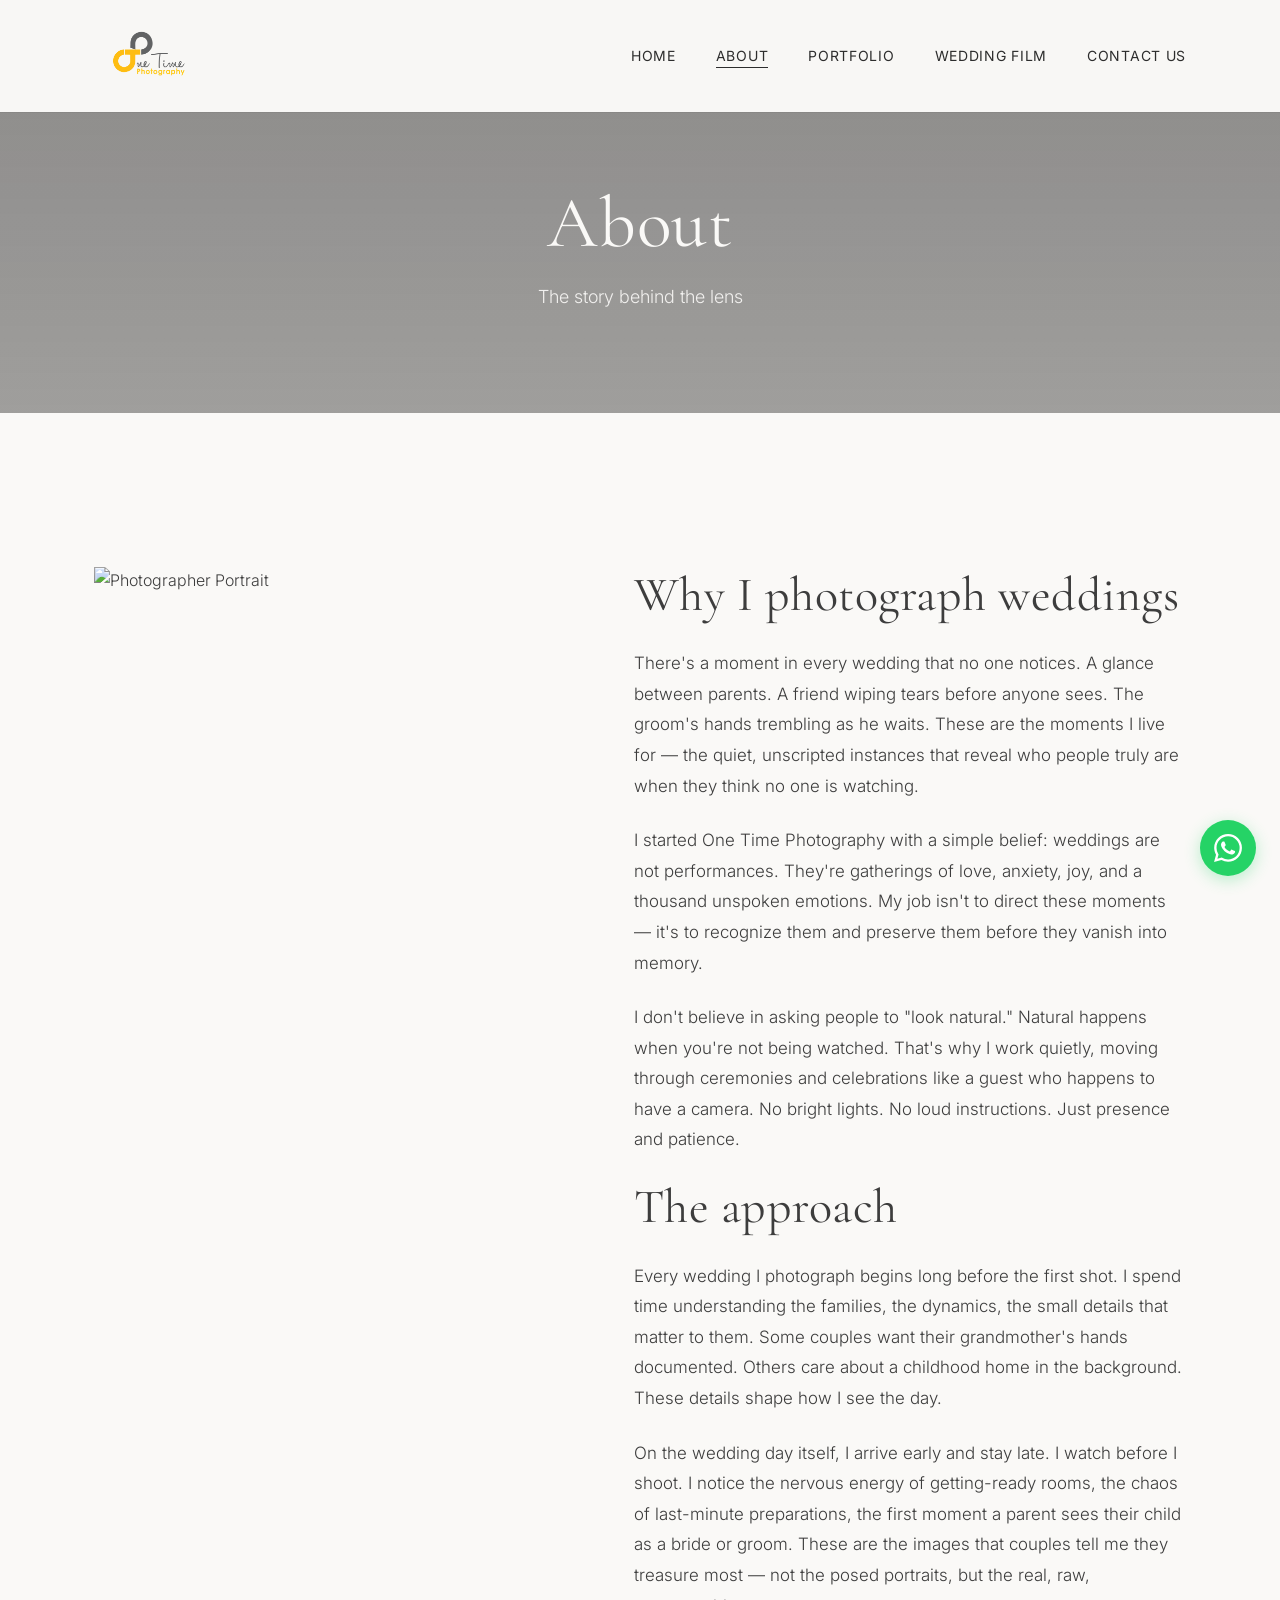
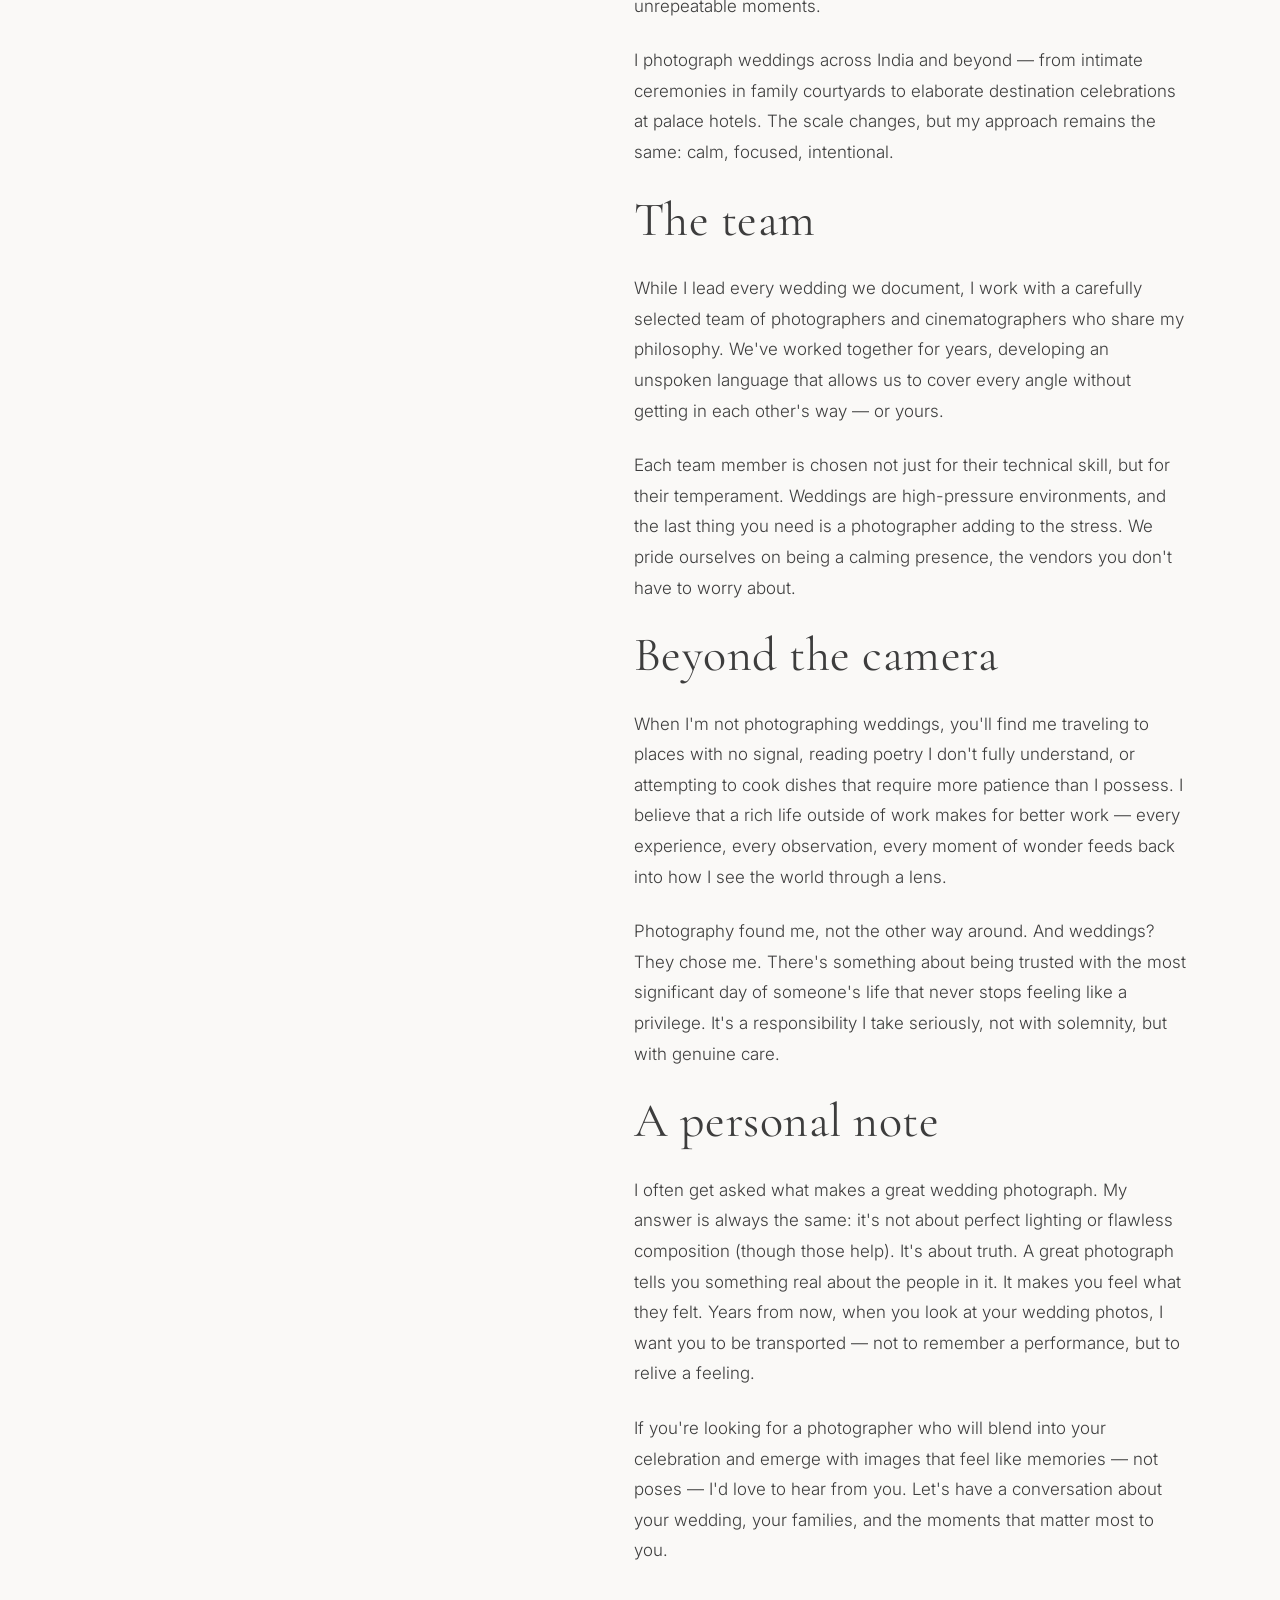
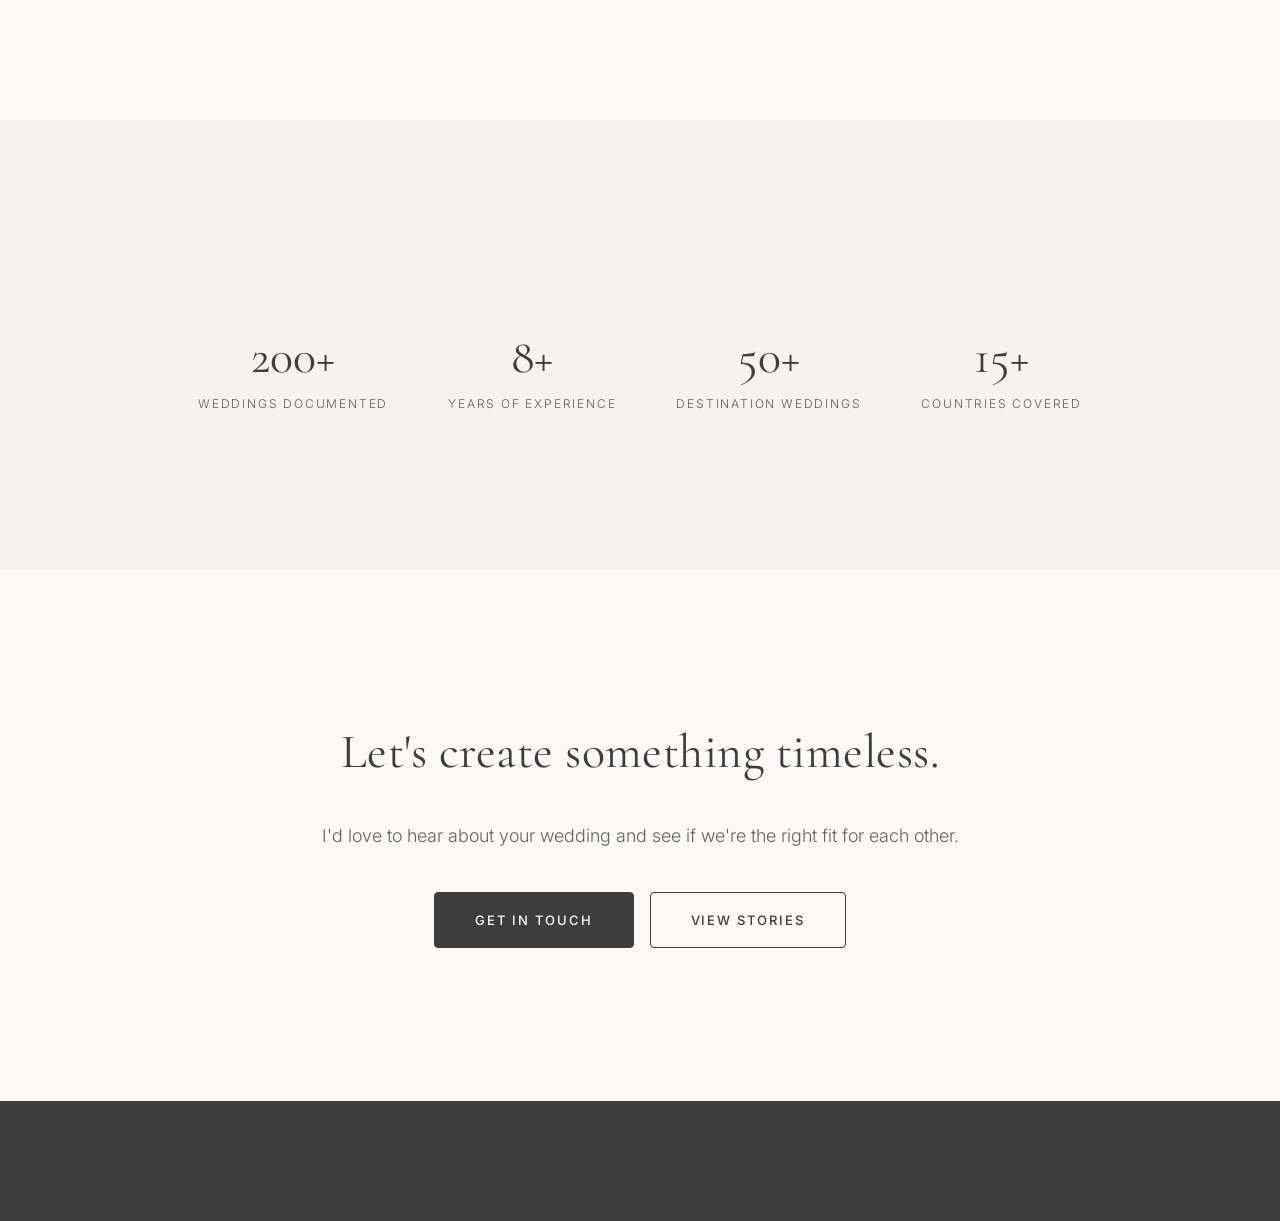
==== commit bfe5c775: "Fix footer flash: empty containers + shared-components.js on all pages" ====
--- a/about.html
+++ b/about.html
@@ -134,51 +134,8 @@
         </div>
     </section>
 
-    <!-- Footer -->
-    <footer class="footer-redesigned">
-        <div class="container">
-            <div class="footer-content">
-                <div class="footer-brand">
-                    <img src="images/logo.png" alt="One Time Photography" class="footer-logo">
-                    <p class="footer-tagline">Moments happen once. They deserve to be preserved with intention, calm, and timeless elegance.</p>
-                </div>
-                <div class="footer-col">
-                    <h4>Navigate</h4>
-                    <nav class="footer-nav">
-                        <a href="index.html">Home</a>
-                        <a href="about.html">About</a>
-                        <a href="portfolio.html">Portfolio</a>
-                        <a href="wedding-films.html">Wedding Film</a>
-                        <a href="contact.html">Contact Us</a>
-                    </nav>
-                </div>
-                <div class="footer-col">
-                    <h4>Connect</h4>
-                    <nav class="footer-social">
-                        <a href="https://instagram.com/onetimephotography" target="_blank" rel="noopener">Instagram</a>
-                        <a href="https://facebook.com/onetimephotography" target="_blank" rel="noopener">Facebook</a>
-                        <a href="https://pinterest.com/onetimephotography" target="_blank" rel="noopener">Pinterest</a>
-                        <a href="https://youtube.com/@onetimephotography" target="_blank" rel="noopener">YouTube</a>
-                    </nav>
-                </div>
-                <div class="footer-col">
-                    <h4>Contact</h4>
-                    <div class="footer-contact">
-                        <p>hello@onetimephotography.in</p>
-                        <p>+91 98765 43210</p>
-                        <p>Mumbai, Maharashtra, India</p>
-                    </div>
-                </div>
-            </div>
-            <div class="footer-bottom">
-                <p>&copy; 2024 One Time Photography. All rights reserved.</p>
-                <div class="footer-legal">
-                    <a href="#">Privacy Policy</a>
-                    <a href="#">Terms of Service</a>
-                </div>
-            </div>
-        </div>
-    </footer>
+    <!-- Footer - Loaded by shared-components.js -->
+    <footer class="footer"></footer>
 
     <!-- WhatsApp Floating Button -->
     <a href="https://wa.me/919876543210" class="whatsapp-float" target="_blank" rel="noopener" aria-label="Chat on WhatsApp">
@@ -189,6 +146,7 @@
 
     <!-- Core Scripts -->
     <script src="script.js"></script>
+    <script src="js/shared-components.js"></script>
 
     <!-- API & Dynamic Content -->
     <script src="js/api.js"></script>
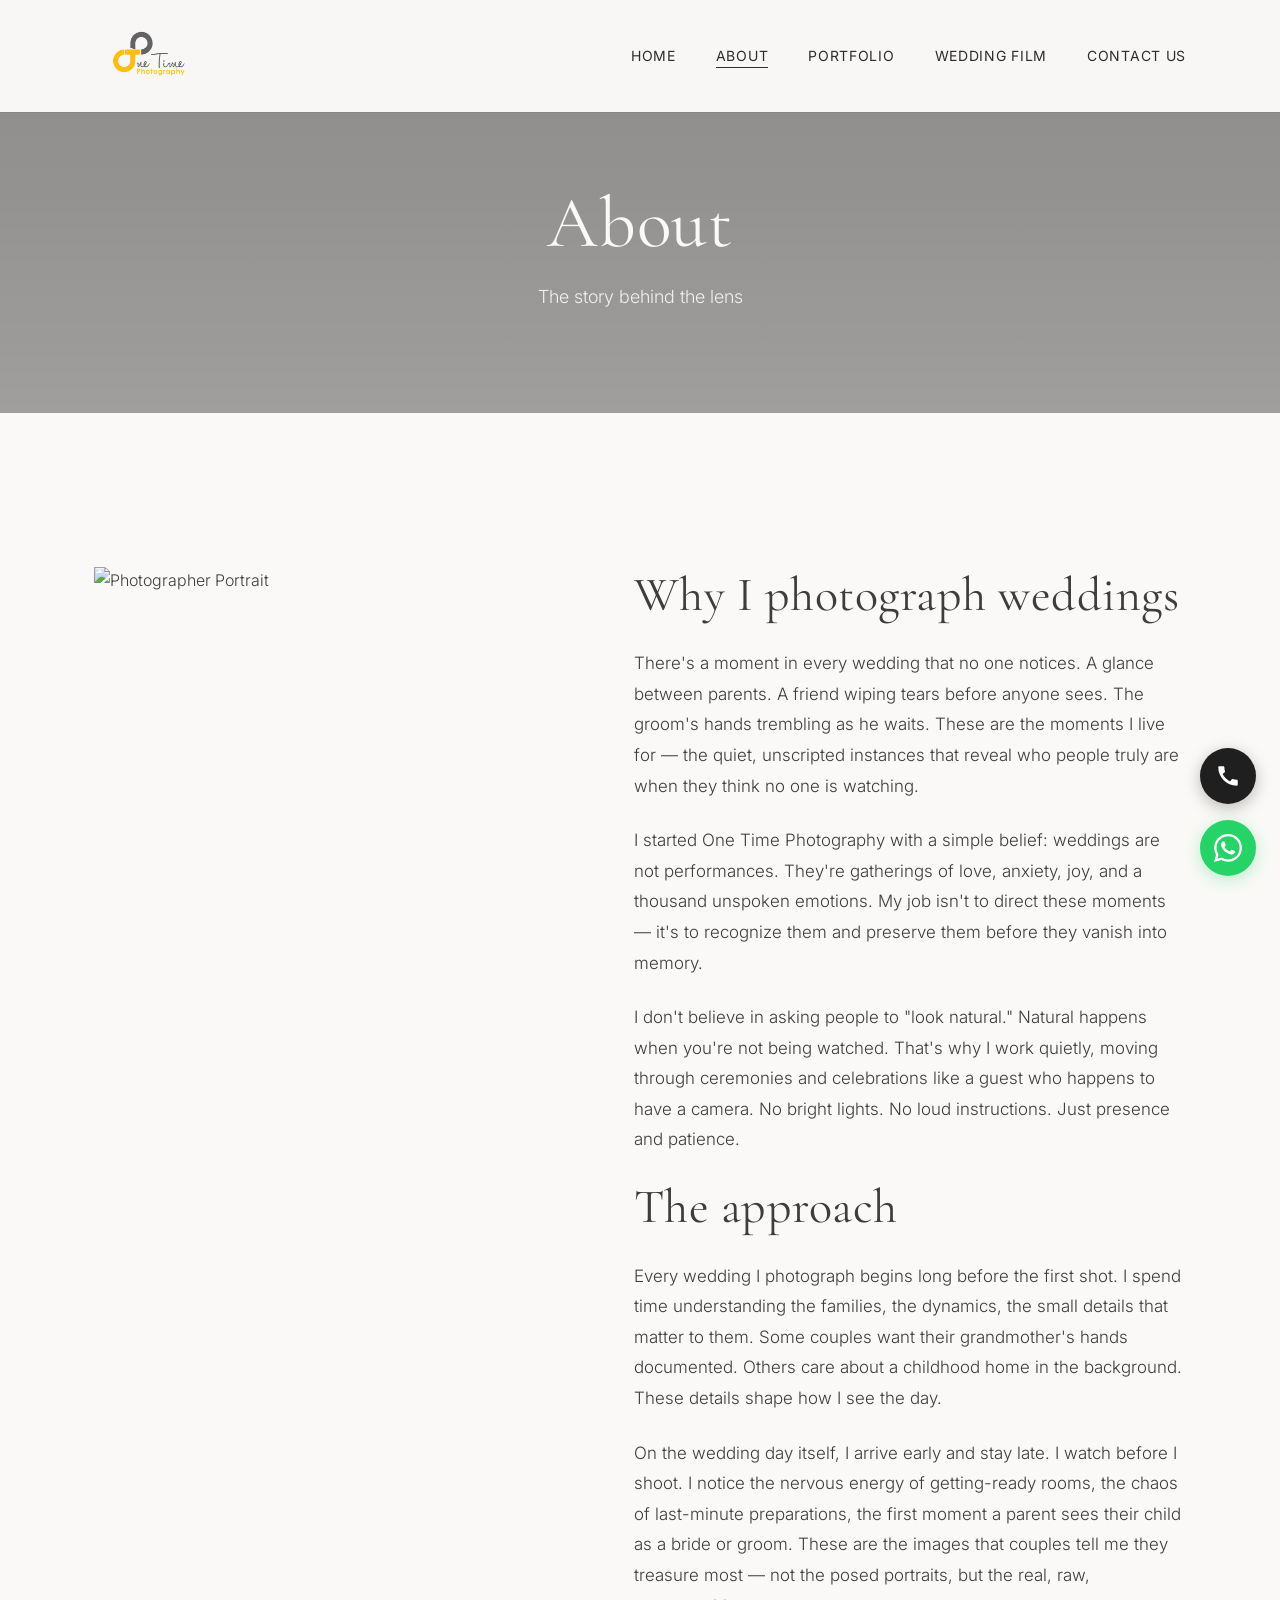
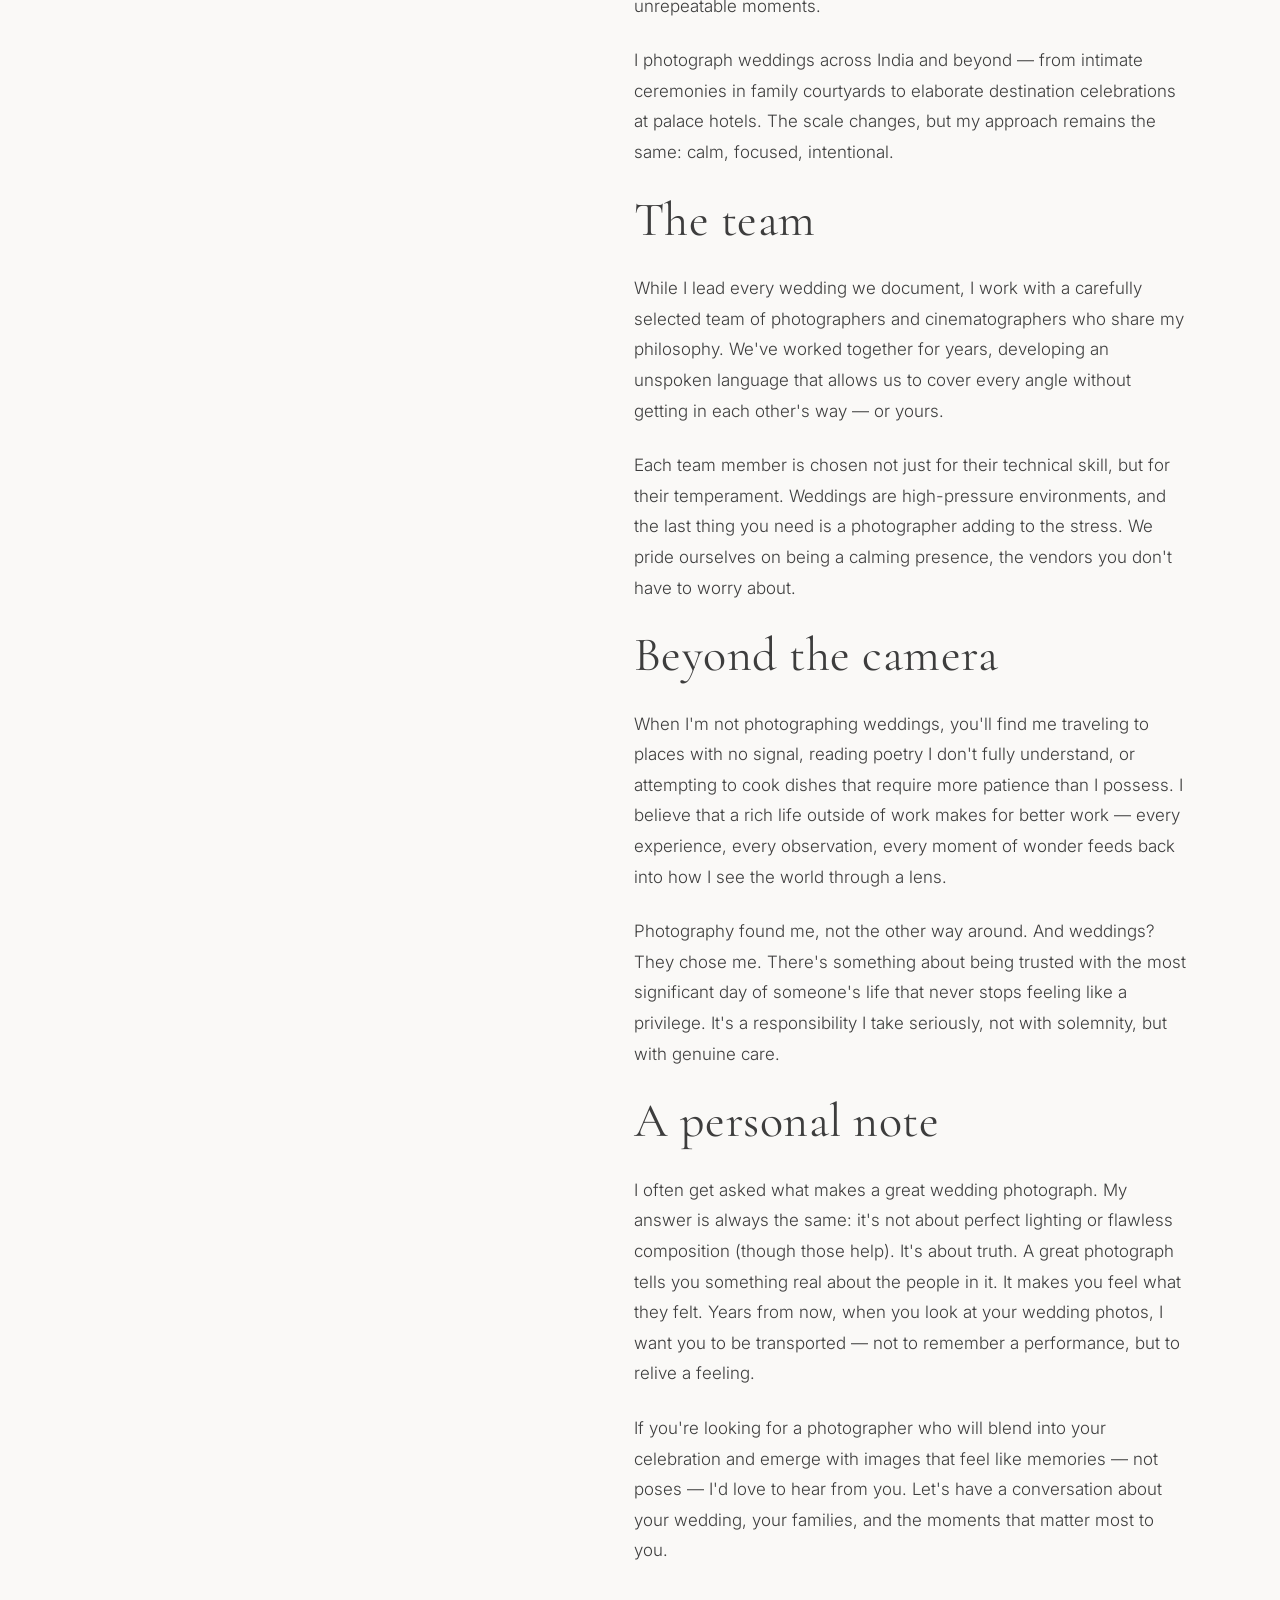
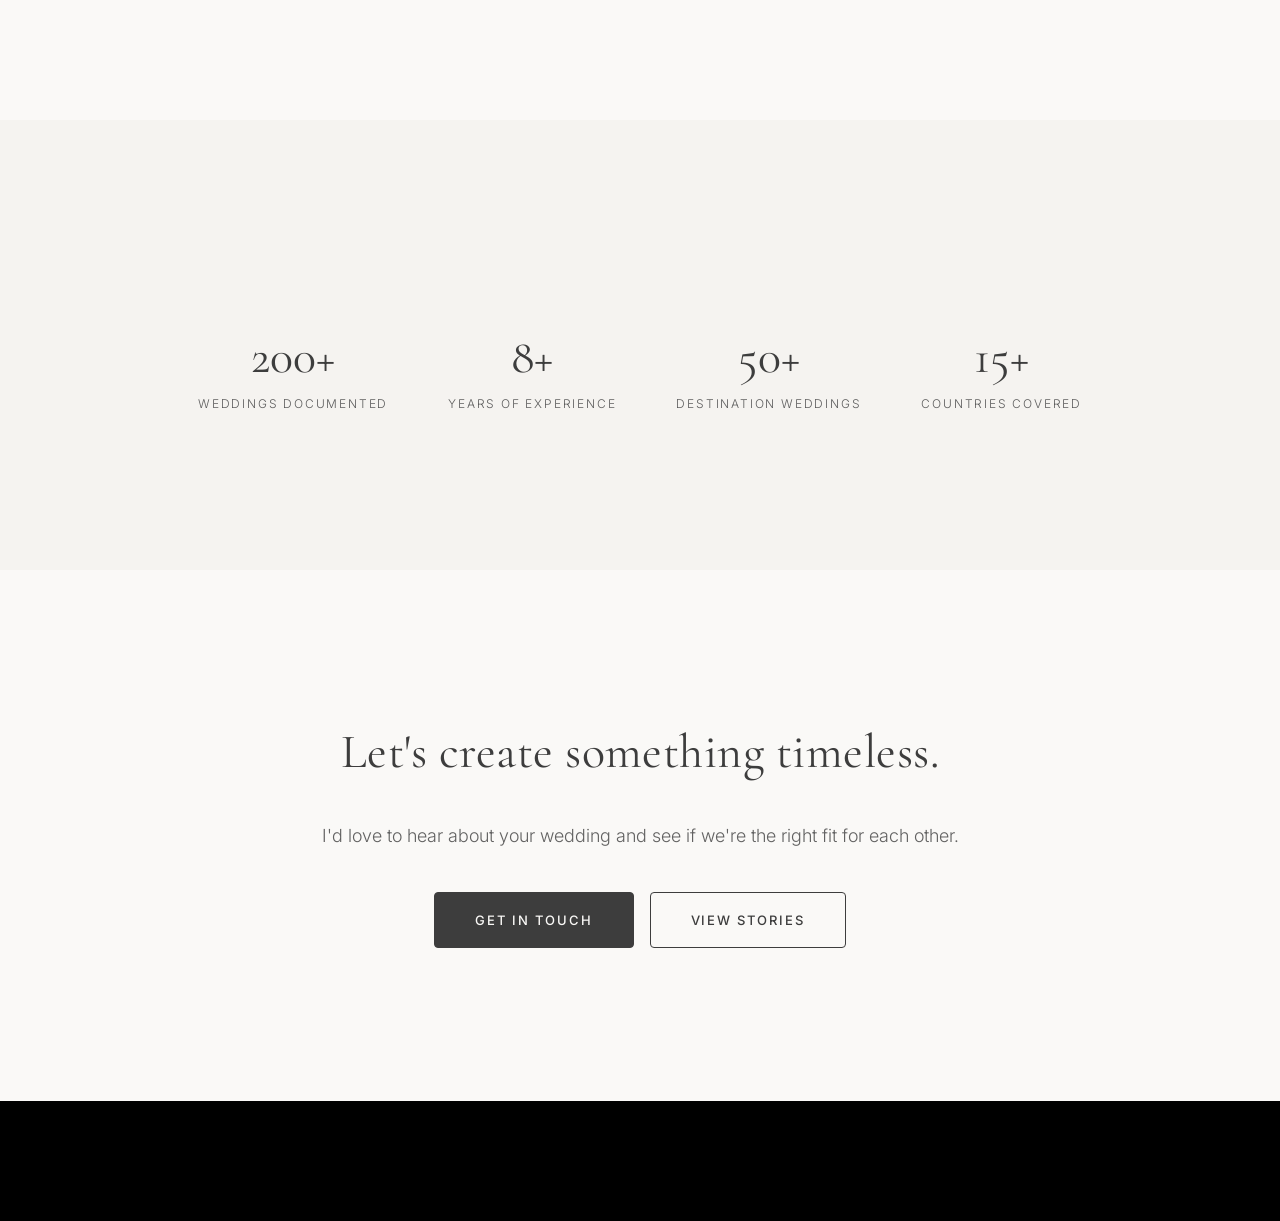
==== commit 839055d8: "Add call button, lower hero text, lighter overlay, fix portfolio loader - Add floating call (tel:) b" ====
--- a/about.html
+++ b/about.html
@@ -137,6 +137,13 @@
     <!-- Footer - Loaded by shared-components.js -->
     <footer class="footer"></footer>
 
+    <!-- Call Floating Button -->
+    <a href="tel:+919876543210" class="call-float" aria-label="Call us">
+        <svg viewBox="0 0 24 24" fill="currentColor">
+            <path d="M20.01 15.38c-1.23 0-2.42-.2-3.53-.56a.977.977 0 0 0-1.01.24l-1.57 1.97c-2.83-1.35-5.48-3.9-6.89-6.83l1.95-1.66c.27-.28.35-.67.24-1.02-.37-1.11-.56-2.3-.56-3.53 0-.54-.45-.99-.99-.99H4.19C3.65 3 3 3.24 3 3.99 3 13.28 10.73 21 20.01 21c.71 0 .99-.63.99-1.18v-3.45c0-.54-.45-.99-.99-.99z"/>
+        </svg>
+    </a>
+
     <!-- WhatsApp Floating Button -->
     <a href="https://wa.me/919876543210" class="whatsapp-float" target="_blank" rel="noopener" aria-label="Chat on WhatsApp">
         <svg viewBox="0 0 24 24" fill="currentColor">
--- a/styles.css
+++ b/styles.css
@@ -263,9 +263,10 @@
     height: 100vh;
     min-height: 600px;
     display: flex;
-    align-items: center;
+    align-items: flex-end;
     justify-content: center;
     overflow: hidden;
+    padding-bottom: clamp(80px, 14vh, 160px);
 }
 
 .hero-slider {
@@ -290,9 +291,9 @@
     position: absolute;
     inset: 0;
     background: linear-gradient(to bottom,
-        rgba(31, 31, 31, 0.3) 0%,
-        rgba(31, 31, 31, 0.2) 50%,
-        rgba(31, 31, 31, 0.4) 100%
+        rgba(0, 0, 0, 0.15) 0%,
+        rgba(0, 0, 0, 0.05) 45%,
+        rgba(0, 0, 0, 0.35) 100%
     );
 }
 
@@ -305,8 +306,12 @@
 }
 
 .hero-title {
-    margin-bottom: 20px;
-    text-shadow: 0 2px 40px rgba(0, 0, 0, 0.2);
+    font-size: clamp(1.75rem, 4vw, 3rem);
+    margin-bottom: 16px;
+    margin-left: auto;
+    margin-right: auto;
+    max-width: 22ch;
+    text-shadow: 0 2px 24px rgba(0, 0, 0, 0.45);
 }
 
 .hero-subtitle {
@@ -315,6 +320,10 @@
     letter-spacing: 0.25em;
     text-transform: uppercase;
     opacity: 0.9;
+    text-align: center;
+    margin: 0 auto;
+    max-width: none;
+    text-shadow: 0 1px 12px rgba(0, 0, 0, 0.4);
 }
 
 /* ============================================
@@ -642,7 +651,7 @@
    ============================================ */
 .footer {
     padding: 80px 24px 40px;
-    background-color: var(--charcoal);
+    background-color: #000000;
     color: var(--ivory);
 }
 
@@ -842,6 +851,33 @@
 .whatsapp-float svg {
     width: 28px;
     height: 28px;
+    color: white;
+}
+
+.call-float {
+    position: fixed;
+    bottom: 96px;
+    right: 24px;
+    width: 56px;
+    height: 56px;
+    background-color: #1f1f1f;
+    border-radius: 50%;
+    display: flex;
+    align-items: center;
+    justify-content: center;
+    box-shadow: 0 4px 16px rgba(0, 0, 0, 0.25);
+    transition: transform var(--transition-fast), box-shadow var(--transition-fast);
+    z-index: 999;
+}
+
+.call-float:hover {
+    transform: scale(1.05);
+    box-shadow: 0 6px 24px rgba(0, 0, 0, 0.35);
+}
+
+.call-float svg {
+    width: 26px;
+    height: 26px;
     color: white;
 }
 
@@ -1306,7 +1342,7 @@
     }
 
     .hero-title {
-        font-size: 2rem;
+        font-size: 1.5rem;
     }
 
     .page-header {
@@ -1323,6 +1359,18 @@
     .whatsapp-float svg {
         width: 24px;
         height: 24px;
+    }
+
+    .call-float {
+        width: 48px;
+        height: 48px;
+        bottom: 76px;
+        right: 16px;
+    }
+
+    .call-float svg {
+        width: 22px;
+        height: 22px;
     }
 }
 
@@ -2520,3 +2568,15 @@
         font-size: 2rem;
     }
 }
+
+/* ============================================
+   API Content Loading States
+   ============================================ */
+.api-content {
+    opacity: 0;
+    transition: opacity 0.3s ease;
+}
+
+.api-content.loaded {
+    opacity: 1;
+}
